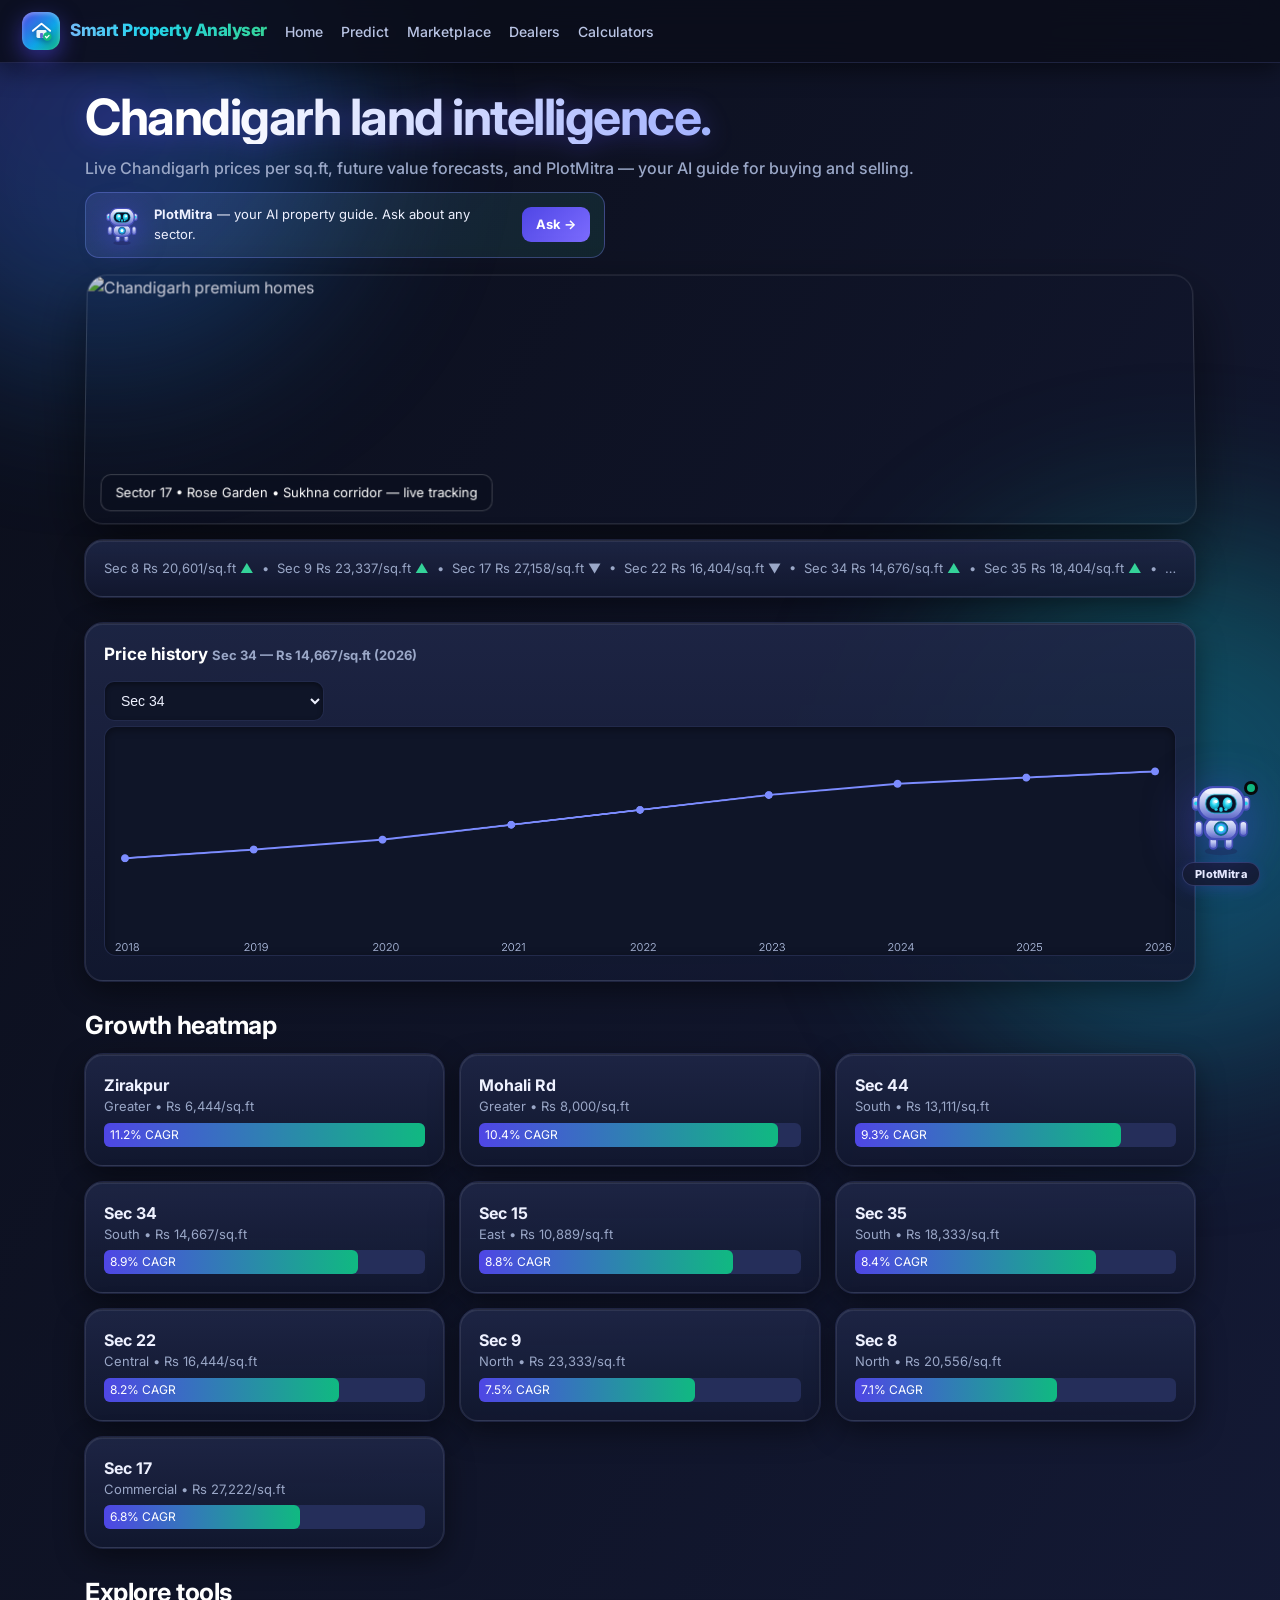
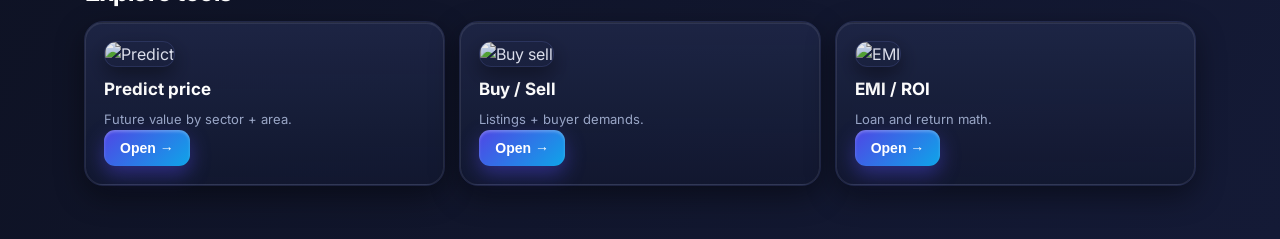
==== index.html @ e3bcce4b "dark theme to match widget UI, bump v6" ====
<!DOCTYPE html><html lang="en"><head><meta charset="UTF-8"><meta name="viewport" content="width=device-width,initial-scale=1">
<title>Smart Property Analyser — Chandigarh</title><link rel="stylesheet" href="styles.css?v=6"><link rel="stylesheet" href="widget.css?v=6">
<link href="https://fonts.googleapis.com/css2?family=Inter:wght@400;500;600&display=swap" rel="stylesheet"></head><body>
<nav><span class="brand"><span class="logo"><svg viewBox="0 0 32 32" fill="none"><path d="M4 15L16 5l12 10" stroke="#fff" stroke-width="2.6" stroke-linecap="round" stroke-linejoin="round"/><rect x="9" y="14" width="14" height="11" rx="2" fill="#fff" opacity=".92"/><rect x="14" y="18" width="4" height="7" rx="1" fill="#5e6ad2"/><circle cx="24" cy="23" r="6" fill="#10b981"/><path d="M21.5 23l1.8 1.8 3.2-3.4" stroke="#fff" stroke-width="1.8" stroke-linecap="round"/></svg></span>Smart Property Analyser</span><a href="index.html">Home</a><a href="predict.html">Predict</a><a href="market.html">Marketplace</a><a href="dealers.html">Dealers</a><a href="calc.html">Calculators</a></nav>
<div class="wrap">
<div class="hero"><h1>Chandigarh land intelligence.</h1><p>Live Chandigarh prices per sq.ft, future value forecasts, and PlotMitra — your AI guide for buying and selling.</p>
<div class="botHi" onclick="spaToggle()"><span class="botHiAva"><svg viewBox="0 0 48 48" fill="none"><defs><linearGradient id="pmMetal" x1="0" y1="0" x2="0" y2="1"><stop offset="0" stop-color="#f2f5ff"/><stop offset=".45" stop-color="#b9c2ef"/><stop offset=".8" stop-color="#7c86d8"/><stop offset="1" stop-color="#5a63bd"/></linearGradient><radialGradient id="pmEye" cx=".5" cy=".35" r=".75"><stop offset="0" stop-color="#e6fdff"/><stop offset=".45" stop-color="#22d3ee"/><stop offset="1" stop-color="#0b6b82"/></radialGradient><radialGradient id="pmCore" cx=".5" cy=".5" r=".5"><stop offset="0" stop-color="#fff"/><stop offset=".5" stop-color="#22d3ee"/><stop offset="1" stop-color="#4f46e5"/></radialGradient></defs><ellipse cx="24" cy="44.5" rx="10" ry="2.4" fill="#1e1b4b" opacity=".3"/><rect x="17" y="36" width="4.5" height="7" rx="2.2" fill="url(#pmMetal)" stroke="#454fb8"/><rect x="26.5" y="36" width="4.5" height="7" rx="2.2" fill="url(#pmMetal)" stroke="#454fb8"/><rect x="8" y="26" width="4.5" height="9" rx="2.2" fill="url(#pmMetal)" stroke="#454fb8"/><rect x="35.5" y="26" width="4.5" height="9" rx="2.2" fill="url(#pmMetal)" stroke="#454fb8"/><rect x="14" y="24" width="20" height="13" rx="6" fill="url(#pmMetal)" stroke="#454fb8" stroke-width="1.5"/><circle cx="24" cy="30.5" r="4" fill="url(#pmCore)" stroke="#0b6b82"/><circle cx="24" cy="30.5" r="1.6" fill="#fff"/><rect x="6.5" y="11" width="4.5" height="8" rx="2.2" fill="url(#pmMetal)" stroke="#454fb8"/><rect x="37" y="11" width="4.5" height="8" rx="2.2" fill="url(#pmMetal)" stroke="#454fb8"/><circle cx="8.7" cy="15" r="1.2" fill="#22d3ee"/><circle cx="39.3" cy="15" r="1.2" fill="#22d3ee"/><rect x="10" y="5" width="28" height="20" rx="9" fill="url(#pmMetal)" stroke="#454fb8" stroke-width="1.5"/><ellipse cx="24" cy="7.8" rx="10" ry="2.2" fill="#fff" opacity=".45"/><rect x="14.5" y="9.5" width="19" height="11.5" rx="5.5" fill="#0b1026" stroke="#22d3ee" stroke-opacity=".45"/><g class="botEye"><ellipse cx="20" cy="15" rx="3" ry="3.8" fill="url(#pmEye)"/><ellipse cx="28" cy="15" rx="3" ry="3.8" fill="url(#pmEye)"/><circle cx="21" cy="13.8" r="1" fill="#fff"/><circle cx="29" cy="13.8" r="1" fill="#fff"/></g><rect x="20" y="18" width="2" height="1.6" rx=".8" fill="#22d3ee"/><rect x="23" y="17.4" width="2" height="2.8" rx=".8" fill="#22d3ee"/><rect x="26" y="18" width="2" height="1.6" rx=".8" fill="#22d3ee"/></svg></span><span class="botHiTx"><b>PlotMitra</b> — your AI property guide. Ask about any sector.</span><span class="botHiGo">Ask →</span></div>
<div class="heroBanner"><img src="https://images.unsplash.com/photo-1560518883-ce09059eeffa?w=1200&q=60&auto=format&fit=crop" alt="Chandigarh premium homes" loading="lazy"><div class="cap">Sector 17 • Rose Garden • Sukhna corridor — live tracking</div></div>
<div class="card mut" id="tick">loading rates…</div></div>
<section><div class="card"><h3>Price history <span class="mut" id="chartLbl"></span></h3>
<select id="cSec" style="max-width:220px"></select><canvas id="chart"></canvas></div></section>
<section><h2>Growth heatmap</h2><div id="heat" class="grid g3"></div></section>
<section><h2>Explore tools</h2><div class="grid g3">
<div class="card"><img class="prop" src="https://images.unsplash.com/photo-1600585154340-be6161a56a0c?w=600&q=60&auto=format&fit=crop" alt="Predict" loading="lazy"><h3>Predict price</h3><p class="mut">Future value by sector + area.</p><a href="predict.html"><button>Open →</button></a></div>
<div class="card"><img class="prop" src="https://images.unsplash.com/photo-1600596542815-ffad4c1539a9?w=600&q=60&auto=format&fit=crop" alt="Buy sell" loading="lazy"><h3>Buy / Sell</h3><p class="mut">Listings + buyer demands.</p><a href="market.html"><button>Open →</button></a></div>
<div class="card"><img class="prop" src="https://images.unsplash.com/photo-1554224155-6726b3ff858f?w=600&q=60&auto=format&fit=crop" alt="EMI" loading="lazy"><h3>EMI / ROI</h3><p class="mut">Loan and return math.</p><a href="calc.html"><button>Open →</button></a></div>
</section>
</div><script src="data.js?v=6"></script><script src="app.js?v=6"></script><script src="widget.js?v=6"></script><script src="fx.js?v=6"></script></body></html>
---- styles.css ----
:root{--bg:#0b0e1a;--panel:rgba(20,26,48,.85);--card:#141a30;--line:rgba(130,150,255,.16);--txt:#eef1ff;--mut:#9aa7c7;--acc:#7c8cff;--ac2:#22d3ee;--grn:#34d399}
*{box-sizing:border-box;margin:0;padding:0}
html{scroll-behavior:smooth}
body{font-family:Inter,system-ui,sans-serif;color:var(--txt);line-height:1.5;min-height:100vh;background:linear-gradient(120deg,#0b0e1a,#141a36,#0b1e26,#0b0e1a);background-size:300% 300%;animation:bgShift 18s ease infinite}
@keyframes bgShift{0%,100%{background-position:0% 40%}50%{background-position:100% 60%}}
/* floating 3D blobs */
body::before,body::after{content:"";position:fixed;border-radius:50%;filter:blur(90px);opacity:.35;z-index:0;pointer-events:none;animation:drift 14s ease-in-out infinite}
body::before{width:480px;height:480px;left:-140px;top:-120px;background:radial-gradient(circle at 35% 35%,#4f46e5,#0ea5e9)}
body::after{width:520px;height:520px;right:-160px;bottom:-160px;background:radial-gradient(circle at 60% 60%,#0ea5e9,#10b981);animation-delay:-7s}
@keyframes drift{0%,100%{transform:translate(0,0) scale(1)}50%{transform:translate(60px,40px) scale(1.12)}}
nav,.wrap{position:relative;z-index:1}
/* logo + nav */
nav{position:sticky;top:0;background:rgba(11,14,26,.85);backdrop-filter:blur(14px);border-bottom:1px solid var(--line);display:flex;gap:18px;align-items:center;padding:12px 22px;z-index:9;box-shadow:0 6px 24px rgba(0,0,0,.5)}
nav a{color:#b9c4e4;text-decoration:none;font-size:14px;font-weight:500;transition:.25s}nav a:hover{color:#fff;transform:translateY(-2px)}
.brand{display:flex;align-items:center;gap:10px;font-weight:800;letter-spacing:-.5px;font-size:17px;background:linear-gradient(90deg,#a5b4ff,#22d3ee,#34d399);-webkit-background-clip:text;background-clip:text;color:transparent}
.brand .logo{width:38px;height:38px;border-radius:12px;background:linear-gradient(135deg,#4f46e5,#0ea5e9 60%,#10b981);display:flex;align-items:center;justify-content:center;box-shadow:0 8px 22px rgba(79,70,229,.55),inset 0 2px 4px rgba(255,255,255,.35);animation:float 3.5s ease-in-out infinite}
.brand .logo svg{width:23px;height:23px;filter:drop-shadow(0 2px 3px rgba(0,0,0,.4))}
@keyframes float{0%,100%{transform:translateY(0) rotate(-4deg)}50%{transform:translateY(-5px) rotate(4deg)}}
/* hero */
.wrap{max-width:1150px;margin:auto;padding:28px 20px}
.hero h1{font-size:50px;letter-spacing:-1.5px;line-height:1.05;background:linear-gradient(90deg,#fff 10%,#a5b4ff 55%,#34d399);-webkit-background-clip:text;background-clip:text;color:transparent;animation:fadeUp .8s ease both;filter:drop-shadow(0 3px 12px rgba(79,70,229,.4))}
.hero p{color:var(--mut);margin:12px 0;font-weight:500}
.botHi{display:flex;align-items:center;gap:10px;background:linear-gradient(135deg,rgba(124,140,255,.16),rgba(52,211,153,.1));border:1px solid rgba(124,140,255,.35);border-radius:14px;padding:10px 14px;margin:12px 0;cursor:pointer;max-width:520px;transition:.25s}
.botHi:hover{transform:translateY(-2px);box-shadow:0 10px 30px rgba(79,70,229,.4)}
.botHiAva{width:44px;height:44px;display:flex;align-items:center;justify-content:center;flex:none;animation:float 3.5s ease-in-out infinite}
.botHiAva svg{width:42px;height:42px;filter:drop-shadow(0 6px 14px rgba(79,70,229,.55))}
.botHiTx{font-size:13px;color:var(--txt)}
.botHiGo{margin-left:auto;background:linear-gradient(135deg,#4f46e5,#7c6cff);color:#fff;font-weight:700;font-size:13px;padding:8px 14px;border-radius:9px;flex:none}
.heroBanner{border-radius:20px;overflow:hidden;border:1px solid rgba(255,255,255,.14);margin:16px 0;position:relative;height:250px;box-shadow:0 24px 60px rgba(0,0,0,.55);transform:perspective(1200px) rotateX(2deg);transition:.4s}
.heroBanner:hover{transform:perspective(1200px) rotateX(0) scale(1.01)}
.heroBanner img{width:100%;height:100%;object-fit:cover;transition:transform 6s ease;filter:brightness(.85)}
.heroBanner:hover img{transform:scale(1.08)}
.heroBanner .cap{position:absolute;left:16px;bottom:12px;background:rgba(10,14,30,.65);backdrop-filter:blur(8px);color:#fff;padding:8px 14px;border-radius:10px;border:1px solid rgba(255,255,255,.2);font-size:13px}
@keyframes fadeUp{from{opacity:0;transform:translateY(18px)}to{opacity:1;transform:none}}
/* cards — dark glass 3D */
.grid{display:grid;gap:16px}.g2{grid-template-columns:1fr 1fr}.g3{grid-template-columns:repeat(3,1fr)}.g4{grid-template-columns:repeat(4,1fr)}
@media(max-width:800px){.g2,.g3,.g4{grid-template-columns:1fr}.hero h1{font-size:33px}}
.card{background:linear-gradient(180deg,rgba(30,38,70,.92),rgba(18,24,48,.88));border:1px solid rgba(255,255,255,.09);outline:1px solid var(--line);border-radius:18px;padding:18px;transition:transform .25s,box-shadow .25s;box-shadow:0 10px 30px rgba(0,0,0,.45),inset 0 1px 0 rgba(255,255,255,.08);animation:fadeUp .6s ease both}
.card:hover{transform:perspective(900px) translateY(-6px) rotateX(2deg);box-shadow:0 26px 60px rgba(79,70,229,.35),inset 0 1px 0 rgba(255,255,255,.12)}
.card h3{font-size:17px;margin-bottom:8px;color:#fff} .mut{color:var(--mut);font-size:13px}
.card img.prop{width:100%;height:150px;object-fit:cover;border-radius:12px;margin-bottom:10px;border:1px solid var(--line);box-shadow:0 8px 20px rgba(0,0,0,.4);filter:brightness(.92)}
.reveal{opacity:0;transform:translateY(22px);transition:.7s cubic-bezier(.2,.7,.3,1)}.reveal.vis{opacity:1;transform:none}
/* inputs + buttons */
input,select,textarea{width:100%;background:#0f1528;border:1px solid var(--line);color:var(--txt);border-radius:10px;padding:10px 12px;margin:5px 0;font-size:14px;transition:.25s;box-shadow:inset 0 2px 5px rgba(0,0,0,.4)}
input:focus,select:focus{outline:none;border-color:var(--acc);box-shadow:0 0 0 4px rgba(124,140,255,.22);transform:scale(1.01)}
select option{background:#141a30;color:#eef1ff}
button{background:linear-gradient(135deg,#4f46e5,#0ea5e9);color:#fff;border:0;border-radius:11px;padding:10px 16px;font-size:14px;font-weight:700;cursor:pointer;position:relative;overflow:hidden;transition:transform .15s,box-shadow .2s;box-shadow:0 8px 20px rgba(79,70,229,.45),inset 0 2px 3px rgba(255,255,255,.25)}
button:hover{box-shadow:0 12px 28px rgba(14,165,233,.5);transform:translateY(-2px)}
button:active{transform:scale(.93)}
button::after{content:"";position:absolute;width:12px;height:12px;background:rgba(255,255,255,.65);border-radius:50%;transform:scale(0);opacity:0;pointer-events:none}
button.clicked::after{animation:rip .55s ease-out}
@keyframes rip{0%{transform:scale(0);opacity:.8}100%{transform:scale(18);opacity:0}}
.ghost{background:#1a2242;border:1px solid var(--line);color:var(--txt)}
.pill{display:inline-block;border:1px solid var(--line);background:#1a2242;border-radius:999px;padding:2px 10px;font-size:12px;color:#c4cdf0;margin:2px;transition:.2s;box-shadow:0 2px 6px rgba(0,0,0,.3)}.pill:hover{background:#252e5a;transform:scale(1.06)}
.kpi{font-size:26px;font-weight:800;color:#fff} .up{color:var(--grn);font-weight:700}
table{width:100%;border-collapse:collapse;font-size:13px} td,th{padding:8px;border-bottom:1px solid var(--line);text-align:left} th{color:var(--mut)}
#chat{height:280px;overflow:auto;border:1px solid var(--line);border-radius:10px;padding:10px;margin-bottom:8px;background:#0f1528}
.um{text-align:right;margin:6px 0}.um span{background:var(--acc);color:#0b0e1a;padding:6px 10px;border-radius:10px;display:inline-block;font-weight:600}
.bm{margin:6px 0}.bm span{background:#1a2242;border:1px solid var(--line);color:#eef1ff;padding:6px 10px;border-radius:10px;display:inline-block;box-shadow:0 2px 8px rgba(0,0,0,.35)}
canvas{width:100%;height:230px;background:#0f1528;border:1px solid var(--line);border-radius:12px;box-shadow:inset 0 2px 8px rgba(0,0,0,.4)}
.tag{font-size:11px;color:var(--grn);font-weight:700}
section{margin:26px 0} h2{font-size:25px;letter-spacing:-.5px;margin-bottom:10px;color:#fff}
body{animation:pageIn .45s ease}
@keyframes pageIn{from{opacity:0}to{opacity:1}}
#tick{white-space:nowrap;overflow:hidden;text-overflow:ellipsis}
a{color:#a5b4ff}
details summary{cursor:pointer}
---- widget.css ----
/* PlotMitra floating assistant */
#spaFabWrap{position:fixed;right:20px;bottom:14px;z-index:99;display:flex;flex-direction:column;align-items:center;gap:5px}
#spaFab{position:relative;background:none;border:none;box-shadow:none;display:flex;align-items:center;justify-content:center;cursor:pointer}
#spaFab:hover{transform:scale(1.06)}
#spaFab svg{width:78px;height:78px;filter:drop-shadow(0 10px 24px rgba(79,70,229,.5))}
#spaFabName{font-size:11px;font-weight:800;color:#eef1ff;background:rgba(20,26,48,.94);border:1px solid rgba(130,150,255,.25);padding:3px 12px;border-radius:999px;box-shadow:0 4px 14px rgba(60,80,200,.25);cursor:pointer;letter-spacing:.3px}
#spaFab.attn{animation:attn .9s ease 2}
@keyframes attn{0%,100%{transform:translateY(0)}30%{transform:translateY(-10px) scale(1.05)}60%{transform:translateY(0) scale(.97)}}
#spaDot{position:absolute;top:2px;right:2px;width:14px;height:14px;background:#10b981;border:3px solid #08090a;border-radius:50%}
#spaPop{position:fixed;right:20px;bottom:118px;width:370px;max-width:calc(100vw - 40px);background:#0f1011;border:1px solid rgba(255,255,255,.12);border-radius:16px;z-index:99;display:none;overflow:hidden;box-shadow:0 20px 60px rgba(0,0,0,.65)}
#spaPop.open{display:block}
.botWave{transform-box:fill-box;transform-origin:50% 90%;animation:wave 1.8s ease-in-out infinite}
@keyframes wave{0%,100%{transform:rotate(0deg)}25%{transform:rotate(-24deg)}55%{transform:rotate(12deg)}80%{transform:rotate(-10deg)}}
.botEye{transform-box:fill-box;transform-origin:center;animation:blink 4.5s infinite}
@keyframes blink{0%,93%,100%{transform:scaleY(1)}96%{transform:scaleY(.08)}}
.botGlow{animation:glow 2s ease-in-out infinite}
@keyframes glow{50%{opacity:.35}}
#spaHead{background:linear-gradient(135deg,#5e6ad2,#0ea472);padding:12px 14px;display:flex;gap:10px;align-items:center;color:#fff}
#spaHead b{font-size:15px}#spaHead small{font-weight:400;opacity:.85;font-size:11px}
#spaAva{width:38px;height:38px;border-radius:50%;background:#fff;display:flex;align-items:center;justify-content:center;flex:none}
#spaAva svg{width:24px;height:24px}
#spaChat{height:320px;overflow:auto;padding:12px;color:#f7f8f8}
#spaRow{display:flex;gap:6px;padding:10px;border-top:1px solid rgba(255,255,255,.08)}
#spaRow input{flex:1}
#spaChips{display:flex;gap:6px;flex-wrap:wrap;padding:0 10px 10px}
#spaChips button{background:rgba(255,255,255,.05);border:1px solid rgba(255,255,255,.12);color:#d0d6e0;font-size:12px;padding:5px 10px;border-radius:999px;cursor:pointer}
#spaChips button:hover{background:rgba(255,255,255,.1)}
.um{text-align:right;margin:6px 0}.um span{background:#5e6ad2;color:#fff;padding:7px 11px;border-radius:12px 12px 3px 12px;display:inline-block;font-size:13px;max-width:85%}
.bm{margin:6px 0;display:flex;gap:6px}.bm .ava{width:24px;height:24px;border-radius:50%;background:#fff;flex:none;display:flex;align-items:center;justify-content:center;font-size:12px}
.bm span{background:#22242a;color:#f7f8f8;padding:7px 11px;border-radius:12px 12px 12px 3px;display:inline-block;font-size:13px;max-width:88%}
.typ span{background:#22242a;color:#f7f8f8;padding:8px 14px;border-radius:12px;display:inline-block;animation:bl 1s infinite}
@keyframes bl{50%{opacity:.4}}
.stamp{font-size:10px;color:#62666d;margin-top:2px}
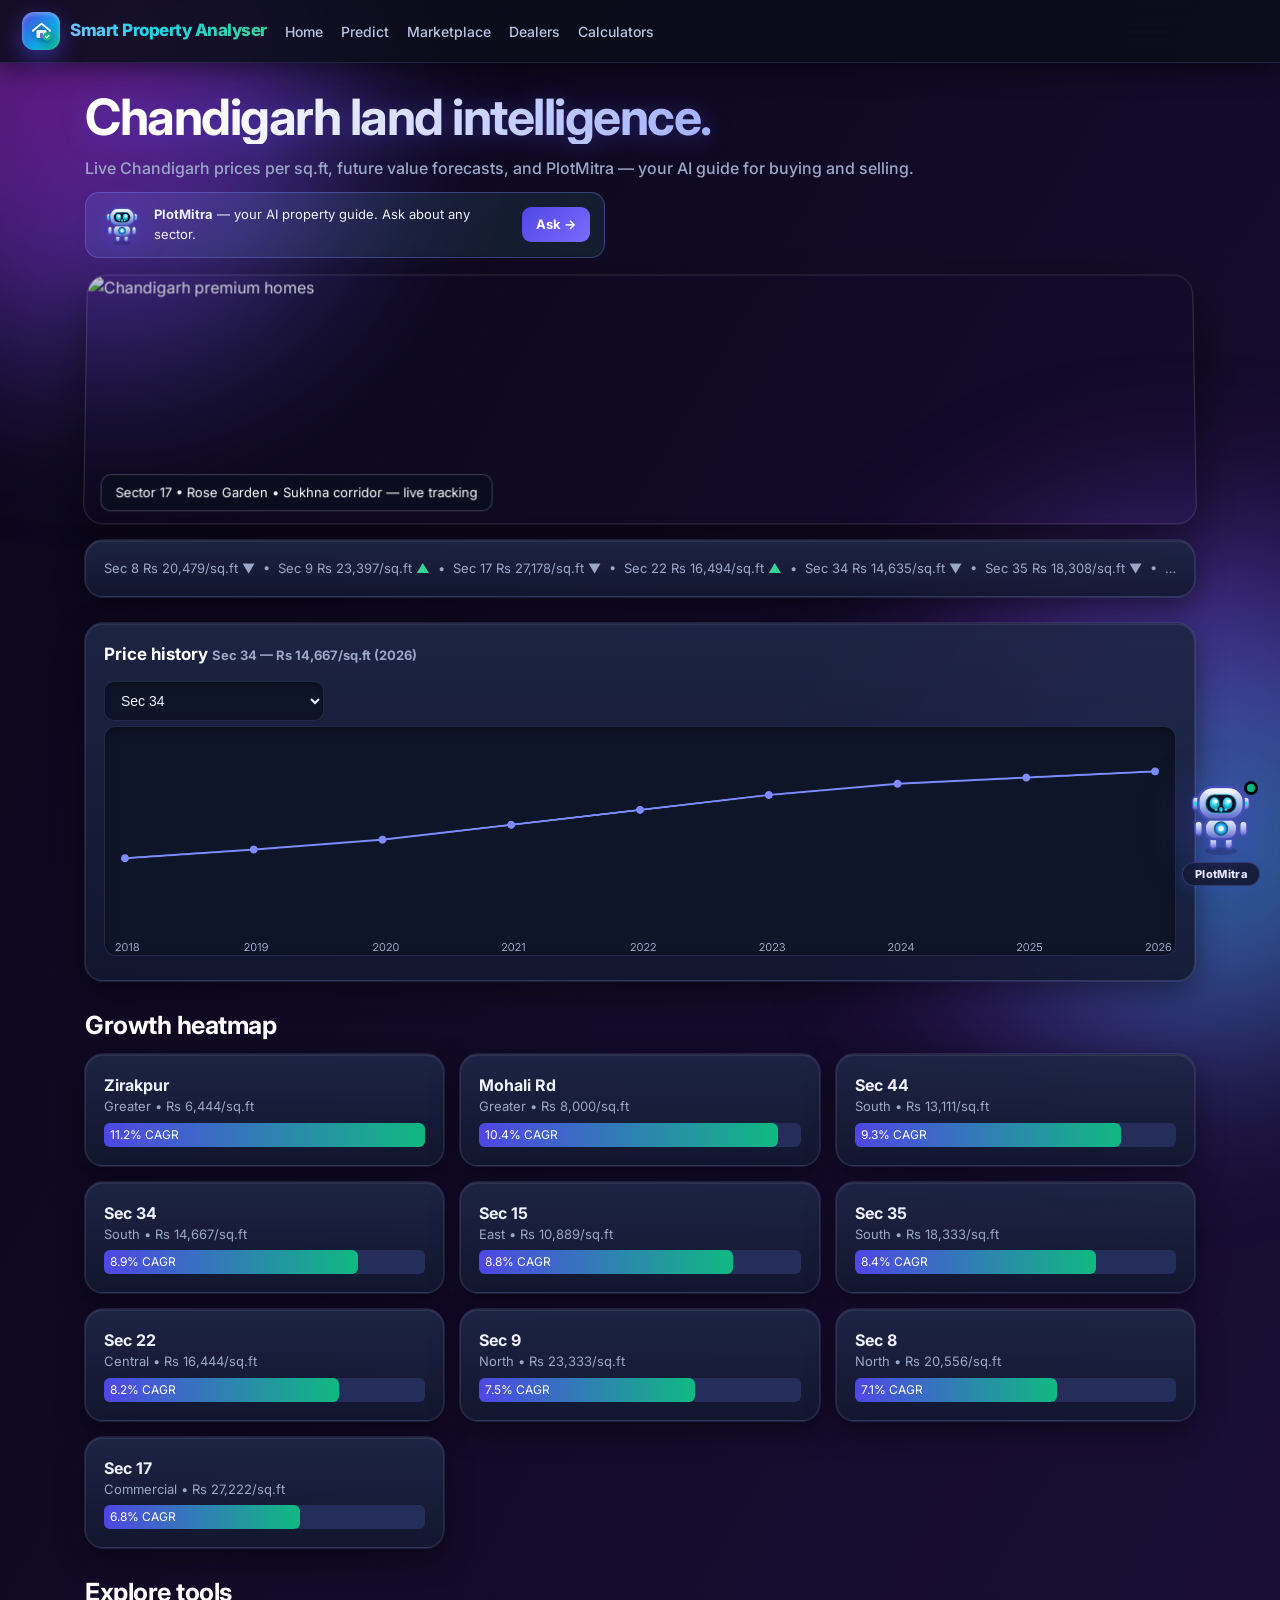
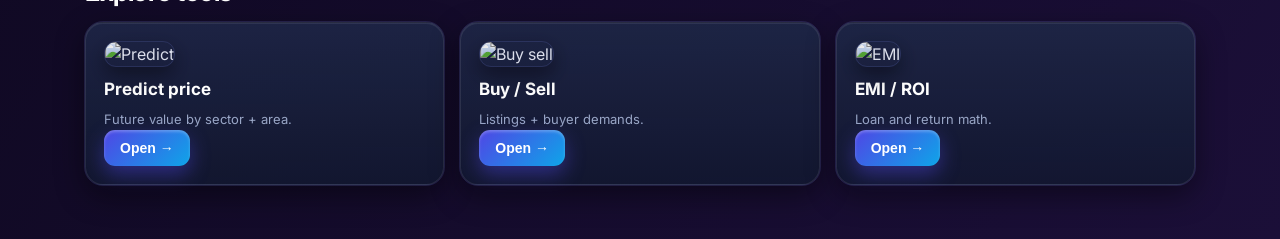
==== commit 1571a6c9: "neon cyan-purple live 3D theme, bump v7" ====
--- a/index.html
+++ b/index.html
@@ -1,5 +1,5 @@
 <!DOCTYPE html><html lang="en"><head><meta charset="UTF-8"><meta name="viewport" content="width=device-width,initial-scale=1">
-<title>Smart Property Analyser — Chandigarh</title><link rel="stylesheet" href="styles.css?v=6"><link rel="stylesheet" href="widget.css?v=6">
+<title>Smart Property Analyser — Chandigarh</title><link rel="stylesheet" href="styles.css?v=7"><link rel="stylesheet" href="widget.css?v=7">
 <link href="https://fonts.googleapis.com/css2?family=Inter:wght@400;500;600&display=swap" rel="stylesheet"></head><body>
 <nav><span class="brand"><span class="logo"><svg viewBox="0 0 32 32" fill="none"><path d="M4 15L16 5l12 10" stroke="#fff" stroke-width="2.6" stroke-linecap="round" stroke-linejoin="round"/><rect x="9" y="14" width="14" height="11" rx="2" fill="#fff" opacity=".92"/><rect x="14" y="18" width="4" height="7" rx="1" fill="#5e6ad2"/><circle cx="24" cy="23" r="6" fill="#10b981"/><path d="M21.5 23l1.8 1.8 3.2-3.4" stroke="#fff" stroke-width="1.8" stroke-linecap="round"/></svg></span>Smart Property Analyser</span><a href="index.html">Home</a><a href="predict.html">Predict</a><a href="market.html">Marketplace</a><a href="dealers.html">Dealers</a><a href="calc.html">Calculators</a></nav>
 <div class="wrap">
@@ -15,4 +15,4 @@
 <div class="card"><img class="prop" src="https://images.unsplash.com/photo-1600596542815-ffad4c1539a9?w=600&q=60&auto=format&fit=crop" alt="Buy sell" loading="lazy"><h3>Buy / Sell</h3><p class="mut">Listings + buyer demands.</p><a href="market.html"><button>Open →</button></a></div>
 <div class="card"><img class="prop" src="https://images.unsplash.com/photo-1554224155-6726b3ff858f?w=600&q=60&auto=format&fit=crop" alt="EMI" loading="lazy"><h3>EMI / ROI</h3><p class="mut">Loan and return math.</p><a href="calc.html"><button>Open →</button></a></div>
 </section>
-</div><script src="data.js?v=6"></script><script src="app.js?v=6"></script><script src="widget.js?v=6"></script><script src="fx.js?v=6"></script></body></html>+</div><script src="data.js?v=7"></script><script src="app.js?v=7"></script><script src="widget.js?v=7"></script><script src="fx.js?v=7"></script></body></html>
--- a/styles.css
+++ b/styles.css
@@ -1,12 +1,12 @@
 :root{--bg:#0b0e1a;--panel:rgba(20,26,48,.85);--card:#141a30;--line:rgba(130,150,255,.16);--txt:#eef1ff;--mut:#9aa7c7;--acc:#7c8cff;--ac2:#22d3ee;--grn:#34d399}
 *{box-sizing:border-box;margin:0;padding:0}
 html{scroll-behavior:smooth}
-body{font-family:Inter,system-ui,sans-serif;color:var(--txt);line-height:1.5;min-height:100vh;background:linear-gradient(120deg,#0b0e1a,#141a36,#0b1e26,#0b0e1a);background-size:300% 300%;animation:bgShift 18s ease infinite}
+body{font-family:Inter,system-ui,sans-serif;color:var(--txt);line-height:1.5;min-height:100vh;background:linear-gradient(120deg,#0a0618,#1b0f38,#062a3a,#0a0618);background-size:300% 300%;animation:bgShift 18s ease infinite}
 @keyframes bgShift{0%,100%{background-position:0% 40%}50%{background-position:100% 60%}}
 /* floating 3D blobs */
-body::before,body::after{content:"";position:fixed;border-radius:50%;filter:blur(90px);opacity:.35;z-index:0;pointer-events:none;animation:drift 14s ease-in-out infinite}
-body::before{width:480px;height:480px;left:-140px;top:-120px;background:radial-gradient(circle at 35% 35%,#4f46e5,#0ea5e9)}
-body::after{width:520px;height:520px;right:-160px;bottom:-160px;background:radial-gradient(circle at 60% 60%,#0ea5e9,#10b981);animation-delay:-7s}
+body::before,body::after{content:"";position:fixed;border-radius:50%;filter:blur(90px);opacity:.55;z-index:0;pointer-events:none;animation:drift 14s ease-in-out infinite}
+body::before{width:480px;height:480px;left:-140px;top:-120px;background:radial-gradient(circle at 35% 35%,#c026d3,#7c3aed 55%,#22d3ee)}
+body::after{width:520px;height:520px;right:-160px;bottom:-160px;background:radial-gradient(circle at 60% 60%,#22d3ee,#7c3aed 60%,#e879f9);animation-delay:-7s}
 @keyframes drift{0%,100%{transform:translate(0,0) scale(1)}50%{transform:translate(60px,40px) scale(1.12)}}
 nav,.wrap{position:relative;z-index:1}
 /* logo + nav */
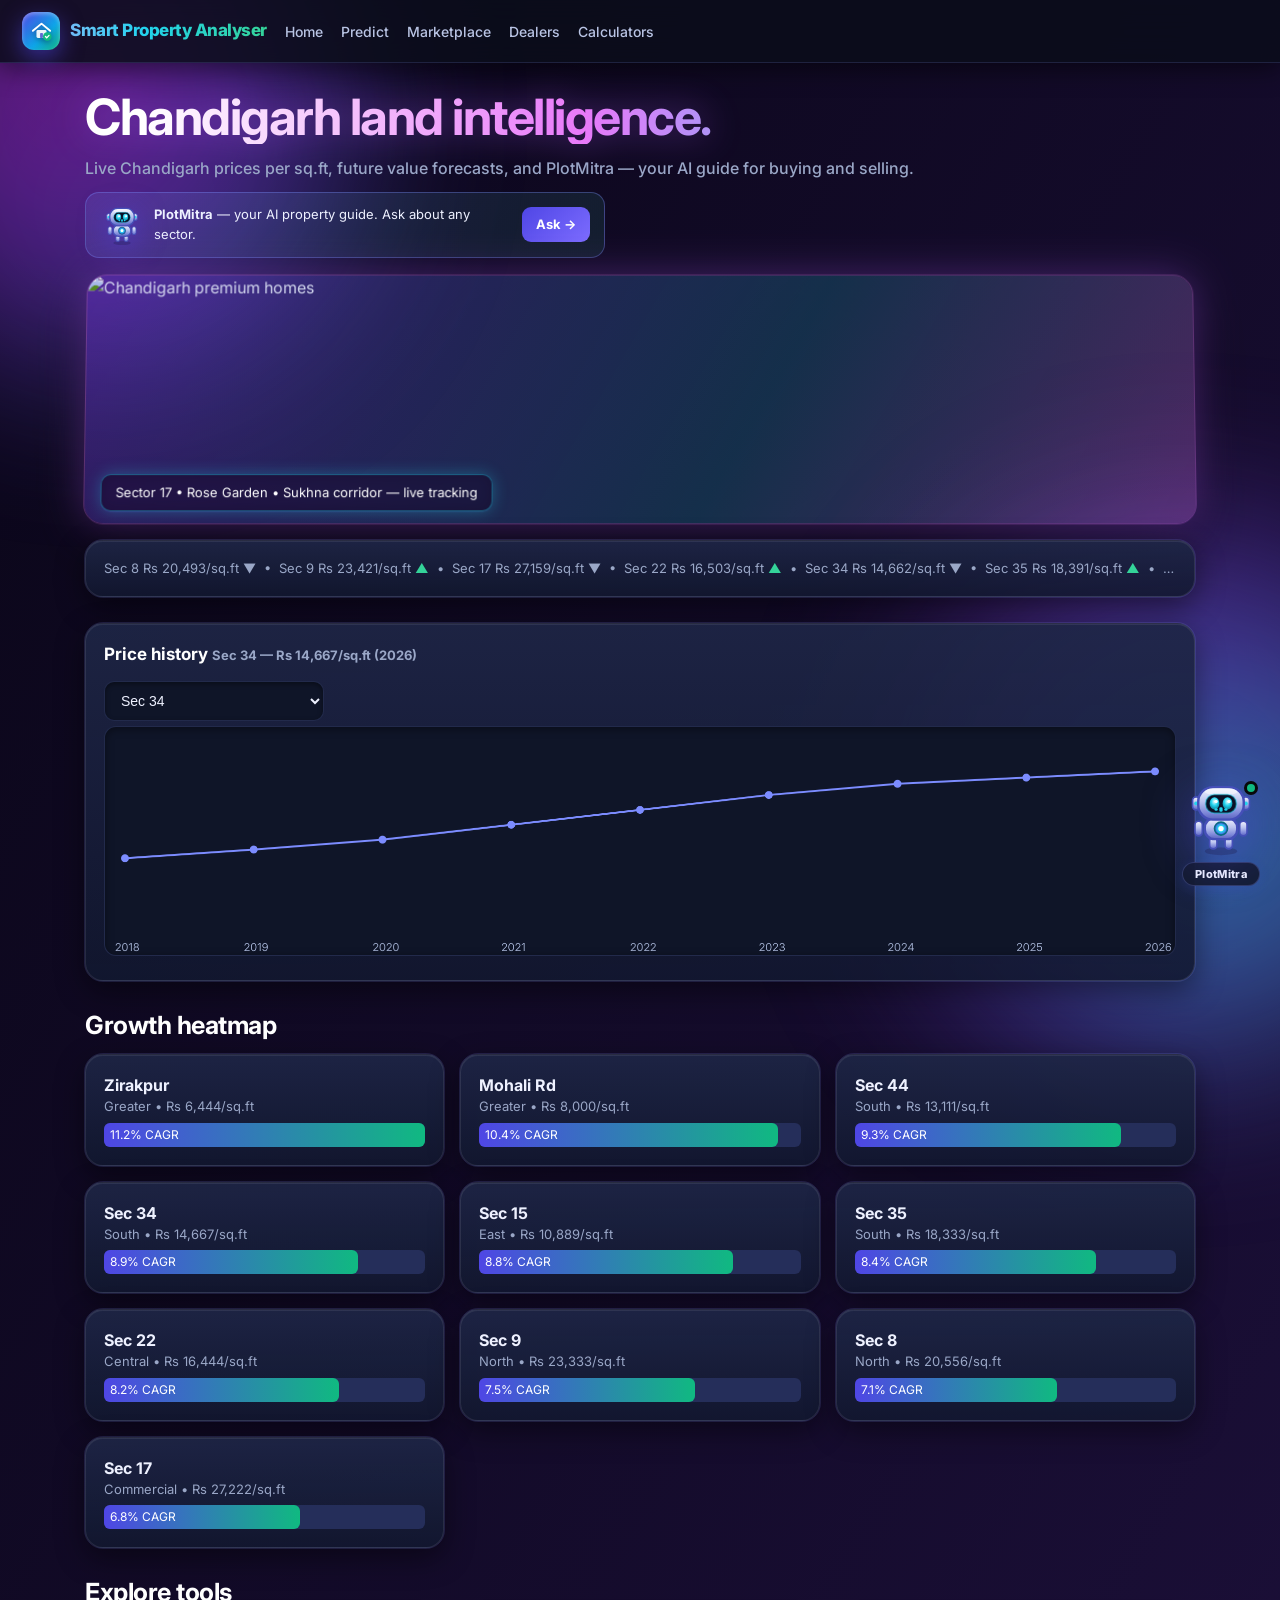
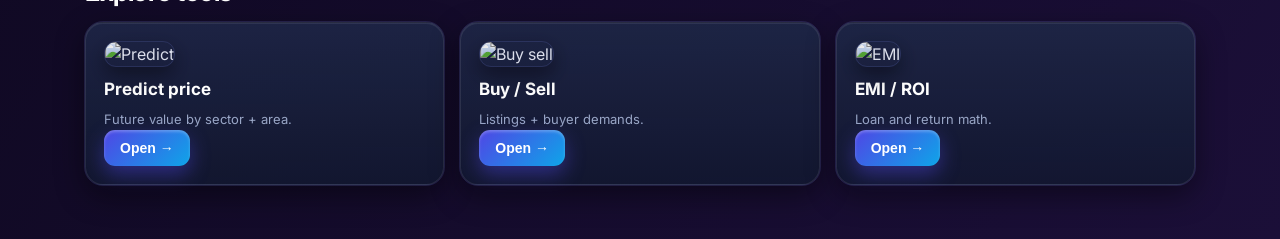
==== commit c07bc426: "hero neon cyan-purple 3D theme, night city image, bump v8" ====
--- a/index.html
+++ b/index.html
@@ -1,11 +1,11 @@
 <!DOCTYPE html><html lang="en"><head><meta charset="UTF-8"><meta name="viewport" content="width=device-width,initial-scale=1">
-<title>Smart Property Analyser — Chandigarh</title><link rel="stylesheet" href="styles.css?v=7"><link rel="stylesheet" href="widget.css?v=7">
+<title>Smart Property Analyser — Chandigarh</title><link rel="stylesheet" href="styles.css?v=8"><link rel="stylesheet" href="widget.css?v=8">
 <link href="https://fonts.googleapis.com/css2?family=Inter:wght@400;500;600&display=swap" rel="stylesheet"></head><body>
 <nav><span class="brand"><span class="logo"><svg viewBox="0 0 32 32" fill="none"><path d="M4 15L16 5l12 10" stroke="#fff" stroke-width="2.6" stroke-linecap="round" stroke-linejoin="round"/><rect x="9" y="14" width="14" height="11" rx="2" fill="#fff" opacity=".92"/><rect x="14" y="18" width="4" height="7" rx="1" fill="#5e6ad2"/><circle cx="24" cy="23" r="6" fill="#10b981"/><path d="M21.5 23l1.8 1.8 3.2-3.4" stroke="#fff" stroke-width="1.8" stroke-linecap="round"/></svg></span>Smart Property Analyser</span><a href="index.html">Home</a><a href="predict.html">Predict</a><a href="market.html">Marketplace</a><a href="dealers.html">Dealers</a><a href="calc.html">Calculators</a></nav>
 <div class="wrap">
 <div class="hero"><h1>Chandigarh land intelligence.</h1><p>Live Chandigarh prices per sq.ft, future value forecasts, and PlotMitra — your AI guide for buying and selling.</p>
 <div class="botHi" onclick="spaToggle()"><span class="botHiAva"><svg viewBox="0 0 48 48" fill="none"><defs><linearGradient id="pmMetal" x1="0" y1="0" x2="0" y2="1"><stop offset="0" stop-color="#f2f5ff"/><stop offset=".45" stop-color="#b9c2ef"/><stop offset=".8" stop-color="#7c86d8"/><stop offset="1" stop-color="#5a63bd"/></linearGradient><radialGradient id="pmEye" cx=".5" cy=".35" r=".75"><stop offset="0" stop-color="#e6fdff"/><stop offset=".45" stop-color="#22d3ee"/><stop offset="1" stop-color="#0b6b82"/></radialGradient><radialGradient id="pmCore" cx=".5" cy=".5" r=".5"><stop offset="0" stop-color="#fff"/><stop offset=".5" stop-color="#22d3ee"/><stop offset="1" stop-color="#4f46e5"/></radialGradient></defs><ellipse cx="24" cy="44.5" rx="10" ry="2.4" fill="#1e1b4b" opacity=".3"/><rect x="17" y="36" width="4.5" height="7" rx="2.2" fill="url(#pmMetal)" stroke="#454fb8"/><rect x="26.5" y="36" width="4.5" height="7" rx="2.2" fill="url(#pmMetal)" stroke="#454fb8"/><rect x="8" y="26" width="4.5" height="9" rx="2.2" fill="url(#pmMetal)" stroke="#454fb8"/><rect x="35.5" y="26" width="4.5" height="9" rx="2.2" fill="url(#pmMetal)" stroke="#454fb8"/><rect x="14" y="24" width="20" height="13" rx="6" fill="url(#pmMetal)" stroke="#454fb8" stroke-width="1.5"/><circle cx="24" cy="30.5" r="4" fill="url(#pmCore)" stroke="#0b6b82"/><circle cx="24" cy="30.5" r="1.6" fill="#fff"/><rect x="6.5" y="11" width="4.5" height="8" rx="2.2" fill="url(#pmMetal)" stroke="#454fb8"/><rect x="37" y="11" width="4.5" height="8" rx="2.2" fill="url(#pmMetal)" stroke="#454fb8"/><circle cx="8.7" cy="15" r="1.2" fill="#22d3ee"/><circle cx="39.3" cy="15" r="1.2" fill="#22d3ee"/><rect x="10" y="5" width="28" height="20" rx="9" fill="url(#pmMetal)" stroke="#454fb8" stroke-width="1.5"/><ellipse cx="24" cy="7.8" rx="10" ry="2.2" fill="#fff" opacity=".45"/><rect x="14.5" y="9.5" width="19" height="11.5" rx="5.5" fill="#0b1026" stroke="#22d3ee" stroke-opacity=".45"/><g class="botEye"><ellipse cx="20" cy="15" rx="3" ry="3.8" fill="url(#pmEye)"/><ellipse cx="28" cy="15" rx="3" ry="3.8" fill="url(#pmEye)"/><circle cx="21" cy="13.8" r="1" fill="#fff"/><circle cx="29" cy="13.8" r="1" fill="#fff"/></g><rect x="20" y="18" width="2" height="1.6" rx=".8" fill="#22d3ee"/><rect x="23" y="17.4" width="2" height="2.8" rx=".8" fill="#22d3ee"/><rect x="26" y="18" width="2" height="1.6" rx=".8" fill="#22d3ee"/></svg></span><span class="botHiTx"><b>PlotMitra</b> — your AI property guide. Ask about any sector.</span><span class="botHiGo">Ask →</span></div>
-<div class="heroBanner"><img src="https://images.unsplash.com/photo-1560518883-ce09059eeffa?w=1200&q=60&auto=format&fit=crop" alt="Chandigarh premium homes" loading="lazy"><div class="cap">Sector 17 • Rose Garden • Sukhna corridor — live tracking</div></div>
+<div class="heroBanner"><img src="https://images.unsplash.com/photo-1519501025264-65ba15a82390?w=1200&q=60&auto=format&fit=crop" alt="Chandigarh premium homes" loading="lazy"><div class="cap">Sector 17 • Rose Garden • Sukhna corridor — live tracking</div></div>
 <div class="card mut" id="tick">loading rates…</div></div>
 <section><div class="card"><h3>Price history <span class="mut" id="chartLbl"></span></h3>
 <select id="cSec" style="max-width:220px"></select><canvas id="chart"></canvas></div></section>
@@ -15,4 +15,4 @@
 <div class="card"><img class="prop" src="https://images.unsplash.com/photo-1600596542815-ffad4c1539a9?w=600&q=60&auto=format&fit=crop" alt="Buy sell" loading="lazy"><h3>Buy / Sell</h3><p class="mut">Listings + buyer demands.</p><a href="market.html"><button>Open →</button></a></div>
 <div class="card"><img class="prop" src="https://images.unsplash.com/photo-1554224155-6726b3ff858f?w=600&q=60&auto=format&fit=crop" alt="EMI" loading="lazy"><h3>EMI / ROI</h3><p class="mut">Loan and return math.</p><a href="calc.html"><button>Open →</button></a></div>
 </section>
-</div><script src="data.js?v=7"></script><script src="app.js?v=7"></script><script src="widget.js?v=7"></script><script src="fx.js?v=7"></script></body></html>+</div><script src="data.js?v=8"></script><script src="app.js?v=8"></script><script src="widget.js?v=8"></script><script src="fx.js?v=8"></script></body></html>
--- a/styles.css
+++ b/styles.css
@@ -18,7 +18,7 @@
 @keyframes float{0%,100%{transform:translateY(0) rotate(-4deg)}50%{transform:translateY(-5px) rotate(4deg)}}
 /* hero */
 .wrap{max-width:1150px;margin:auto;padding:28px 20px}
-.hero h1{font-size:50px;letter-spacing:-1.5px;line-height:1.05;background:linear-gradient(90deg,#fff 10%,#a5b4ff 55%,#34d399);-webkit-background-clip:text;background-clip:text;color:transparent;animation:fadeUp .8s ease both;filter:drop-shadow(0 3px 12px rgba(79,70,229,.4))}
+.hero h1{font-size:50px;letter-spacing:-1.5px;line-height:1.05;background:linear-gradient(90deg,#fff 5%,#e879f9 45%,#22d3ee 85%);-webkit-background-clip:text;background-clip:text;color:transparent;animation:fadeUp .8s ease both;filter:drop-shadow(0 0 18px rgba(168,85,247,.45))}
 .hero p{color:var(--mut);margin:12px 0;font-weight:500}
 .botHi{display:flex;align-items:center;gap:10px;background:linear-gradient(135deg,rgba(124,140,255,.16),rgba(52,211,153,.1));border:1px solid rgba(124,140,255,.35);border-radius:14px;padding:10px 14px;margin:12px 0;cursor:pointer;max-width:520px;transition:.25s}
 .botHi:hover{transform:translateY(-2px);box-shadow:0 10px 30px rgba(79,70,229,.4)}
@@ -26,11 +26,12 @@
 .botHiAva svg{width:42px;height:42px;filter:drop-shadow(0 6px 14px rgba(79,70,229,.55))}
 .botHiTx{font-size:13px;color:var(--txt)}
 .botHiGo{margin-left:auto;background:linear-gradient(135deg,#4f46e5,#7c6cff);color:#fff;font-weight:700;font-size:13px;padding:8px 14px;border-radius:9px;flex:none}
-.heroBanner{border-radius:20px;overflow:hidden;border:1px solid rgba(255,255,255,.14);margin:16px 0;position:relative;height:250px;box-shadow:0 24px 60px rgba(0,0,0,.55);transform:perspective(1200px) rotateX(2deg);transition:.4s}
-.heroBanner:hover{transform:perspective(1200px) rotateX(0) scale(1.01)}
-.heroBanner img{width:100%;height:100%;object-fit:cover;transition:transform 6s ease;filter:brightness(.85)}
+.heroBanner{border-radius:20px;overflow:hidden;border:1px solid rgba(232,121,249,.35);margin:16px 0;position:relative;height:250px;box-shadow:0 0 40px rgba(168,85,247,.35),0 24px 60px rgba(0,0,0,.55);transform:perspective(1200px) rotateX(2deg);transition:.4s}
+.heroBanner:hover{transform:perspective(1200px) rotateX(0) scale(1.01);box-shadow:0 0 60px rgba(34,211,238,.4),0 24px 60px rgba(0,0,0,.55)}
+.heroBanner img{width:100%;height:100%;object-fit:cover;transition:transform 6s ease;filter:brightness(.9) saturate(1.2) hue-rotate(-10deg)}
+.heroBanner::after{content:"";position:absolute;inset:0;background:linear-gradient(120deg,rgba(124,58,237,.35),rgba(34,211,238,.18) 60%,rgba(232,121,249,.25));pointer-events:none;mix-blend-mode:overlay}
 .heroBanner:hover img{transform:scale(1.08)}
-.heroBanner .cap{position:absolute;left:16px;bottom:12px;background:rgba(10,14,30,.65);backdrop-filter:blur(8px);color:#fff;padding:8px 14px;border-radius:10px;border:1px solid rgba(255,255,255,.2);font-size:13px}
+.heroBanner .cap{position:absolute;left:16px;bottom:12px;background:rgba(20,8,40,.7);backdrop-filter:blur(8px);color:#fff;padding:8px 14px;border-radius:10px;border:1px solid rgba(34,211,238,.4);box-shadow:0 0 16px rgba(34,211,238,.3);font-size:13px;z-index:1}
 @keyframes fadeUp{from{opacity:0;transform:translateY(18px)}to{opacity:1;transform:none}}
 /* cards — dark glass 3D */
 .grid{display:grid;gap:16px}.g2{grid-template-columns:1fr 1fr}.g3{grid-template-columns:repeat(3,1fr)}.g4{grid-template-columns:repeat(4,1fr)}
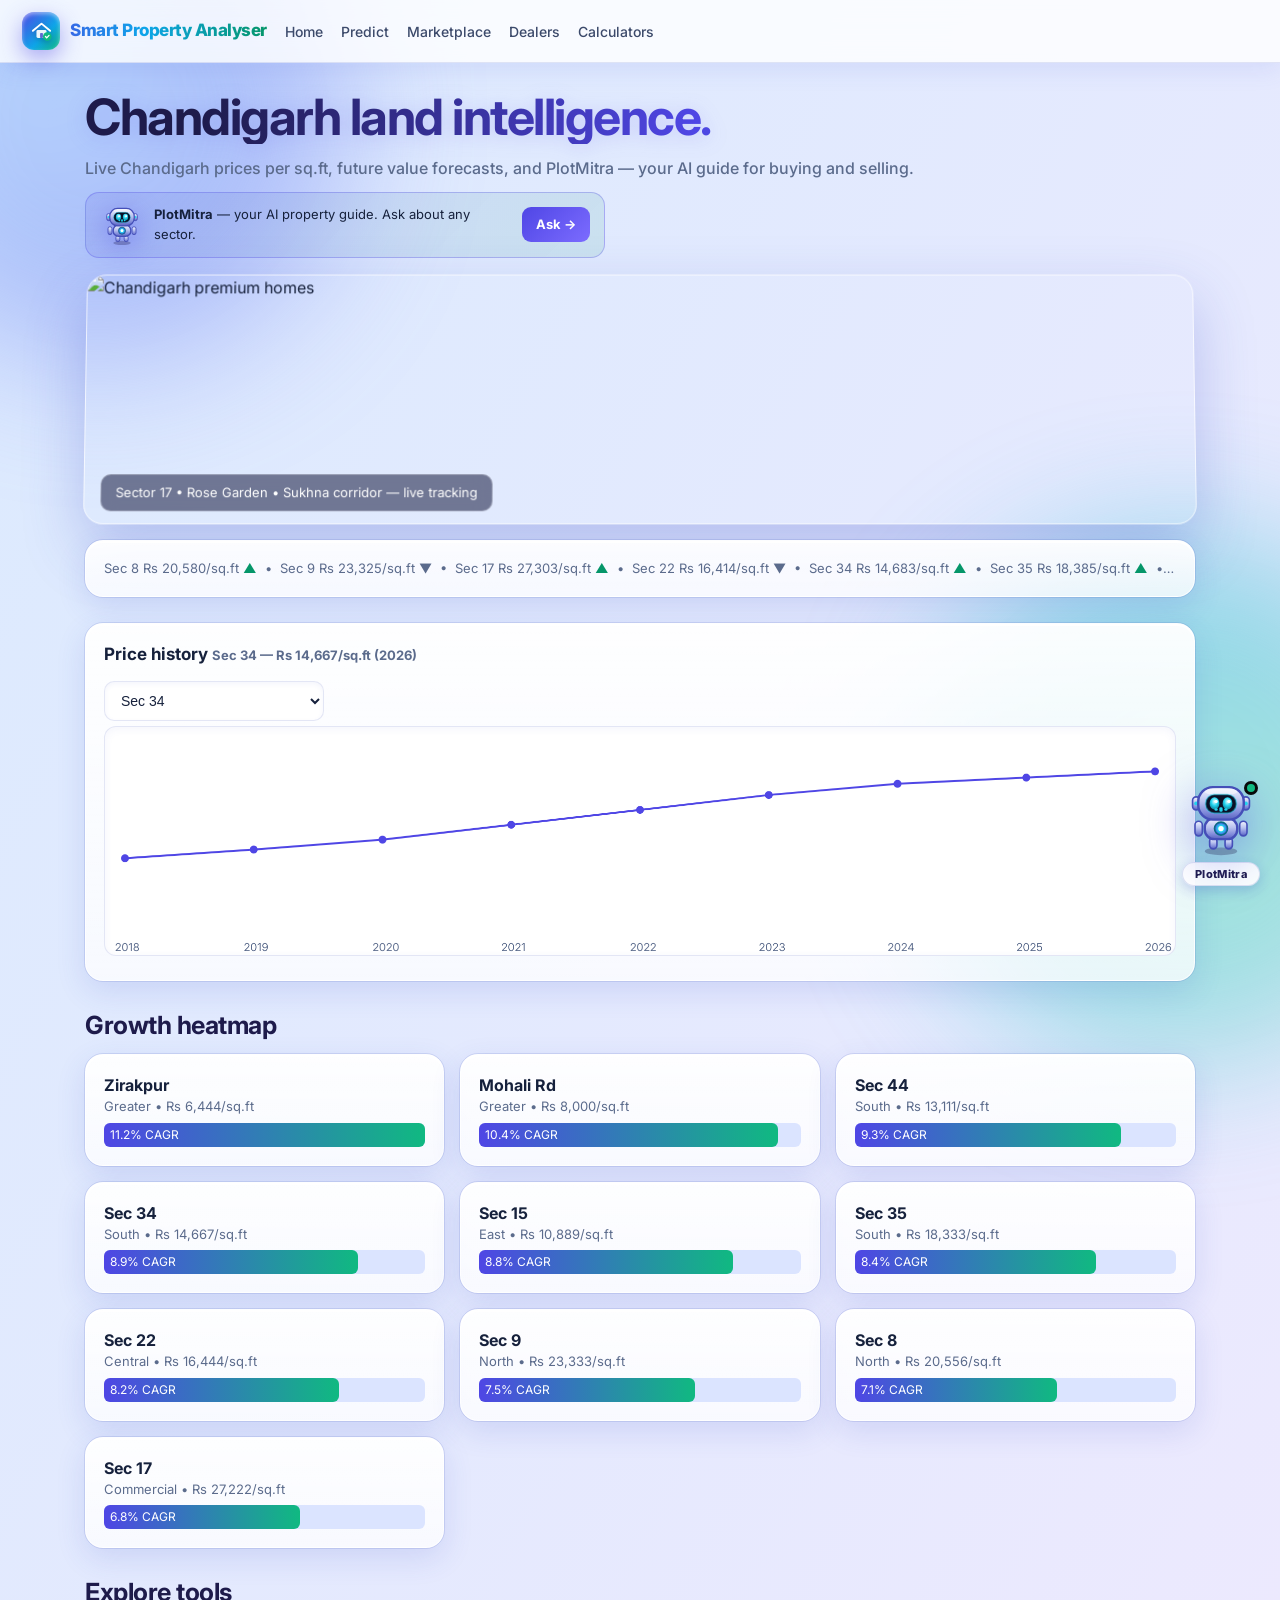
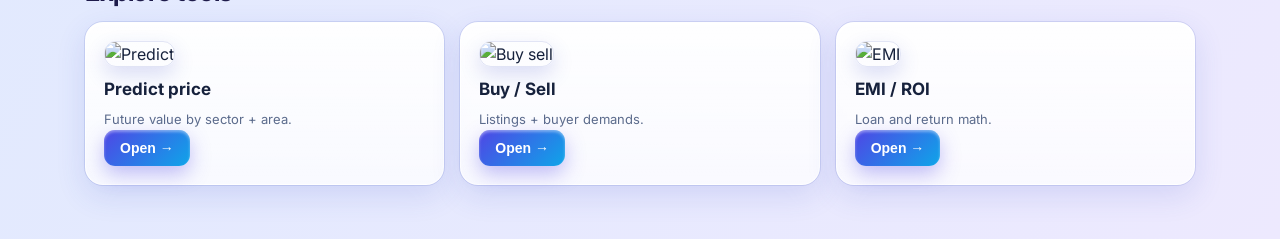
==== commit 89f18002: "revert to pre-theme light design, bump v9" ====
--- a/index.html
+++ b/index.html
@@ -1,11 +1,11 @@
 <!DOCTYPE html><html lang="en"><head><meta charset="UTF-8"><meta name="viewport" content="width=device-width,initial-scale=1">
-<title>Smart Property Analyser — Chandigarh</title><link rel="stylesheet" href="styles.css?v=8"><link rel="stylesheet" href="widget.css?v=8">
+<title>Smart Property Analyser — Chandigarh</title><link rel="stylesheet" href="styles.css?v=9"><link rel="stylesheet" href="widget.css?v=9">
 <link href="https://fonts.googleapis.com/css2?family=Inter:wght@400;500;600&display=swap" rel="stylesheet"></head><body>
 <nav><span class="brand"><span class="logo"><svg viewBox="0 0 32 32" fill="none"><path d="M4 15L16 5l12 10" stroke="#fff" stroke-width="2.6" stroke-linecap="round" stroke-linejoin="round"/><rect x="9" y="14" width="14" height="11" rx="2" fill="#fff" opacity=".92"/><rect x="14" y="18" width="4" height="7" rx="1" fill="#5e6ad2"/><circle cx="24" cy="23" r="6" fill="#10b981"/><path d="M21.5 23l1.8 1.8 3.2-3.4" stroke="#fff" stroke-width="1.8" stroke-linecap="round"/></svg></span>Smart Property Analyser</span><a href="index.html">Home</a><a href="predict.html">Predict</a><a href="market.html">Marketplace</a><a href="dealers.html">Dealers</a><a href="calc.html">Calculators</a></nav>
 <div class="wrap">
 <div class="hero"><h1>Chandigarh land intelligence.</h1><p>Live Chandigarh prices per sq.ft, future value forecasts, and PlotMitra — your AI guide for buying and selling.</p>
 <div class="botHi" onclick="spaToggle()"><span class="botHiAva"><svg viewBox="0 0 48 48" fill="none"><defs><linearGradient id="pmMetal" x1="0" y1="0" x2="0" y2="1"><stop offset="0" stop-color="#f2f5ff"/><stop offset=".45" stop-color="#b9c2ef"/><stop offset=".8" stop-color="#7c86d8"/><stop offset="1" stop-color="#5a63bd"/></linearGradient><radialGradient id="pmEye" cx=".5" cy=".35" r=".75"><stop offset="0" stop-color="#e6fdff"/><stop offset=".45" stop-color="#22d3ee"/><stop offset="1" stop-color="#0b6b82"/></radialGradient><radialGradient id="pmCore" cx=".5" cy=".5" r=".5"><stop offset="0" stop-color="#fff"/><stop offset=".5" stop-color="#22d3ee"/><stop offset="1" stop-color="#4f46e5"/></radialGradient></defs><ellipse cx="24" cy="44.5" rx="10" ry="2.4" fill="#1e1b4b" opacity=".3"/><rect x="17" y="36" width="4.5" height="7" rx="2.2" fill="url(#pmMetal)" stroke="#454fb8"/><rect x="26.5" y="36" width="4.5" height="7" rx="2.2" fill="url(#pmMetal)" stroke="#454fb8"/><rect x="8" y="26" width="4.5" height="9" rx="2.2" fill="url(#pmMetal)" stroke="#454fb8"/><rect x="35.5" y="26" width="4.5" height="9" rx="2.2" fill="url(#pmMetal)" stroke="#454fb8"/><rect x="14" y="24" width="20" height="13" rx="6" fill="url(#pmMetal)" stroke="#454fb8" stroke-width="1.5"/><circle cx="24" cy="30.5" r="4" fill="url(#pmCore)" stroke="#0b6b82"/><circle cx="24" cy="30.5" r="1.6" fill="#fff"/><rect x="6.5" y="11" width="4.5" height="8" rx="2.2" fill="url(#pmMetal)" stroke="#454fb8"/><rect x="37" y="11" width="4.5" height="8" rx="2.2" fill="url(#pmMetal)" stroke="#454fb8"/><circle cx="8.7" cy="15" r="1.2" fill="#22d3ee"/><circle cx="39.3" cy="15" r="1.2" fill="#22d3ee"/><rect x="10" y="5" width="28" height="20" rx="9" fill="url(#pmMetal)" stroke="#454fb8" stroke-width="1.5"/><ellipse cx="24" cy="7.8" rx="10" ry="2.2" fill="#fff" opacity=".45"/><rect x="14.5" y="9.5" width="19" height="11.5" rx="5.5" fill="#0b1026" stroke="#22d3ee" stroke-opacity=".45"/><g class="botEye"><ellipse cx="20" cy="15" rx="3" ry="3.8" fill="url(#pmEye)"/><ellipse cx="28" cy="15" rx="3" ry="3.8" fill="url(#pmEye)"/><circle cx="21" cy="13.8" r="1" fill="#fff"/><circle cx="29" cy="13.8" r="1" fill="#fff"/></g><rect x="20" y="18" width="2" height="1.6" rx=".8" fill="#22d3ee"/><rect x="23" y="17.4" width="2" height="2.8" rx=".8" fill="#22d3ee"/><rect x="26" y="18" width="2" height="1.6" rx=".8" fill="#22d3ee"/></svg></span><span class="botHiTx"><b>PlotMitra</b> — your AI property guide. Ask about any sector.</span><span class="botHiGo">Ask →</span></div>
-<div class="heroBanner"><img src="https://images.unsplash.com/photo-1519501025264-65ba15a82390?w=1200&q=60&auto=format&fit=crop" alt="Chandigarh premium homes" loading="lazy"><div class="cap">Sector 17 • Rose Garden • Sukhna corridor — live tracking</div></div>
+<div class="heroBanner"><img src="https://images.unsplash.com/photo-1560518883-ce09059eeffa?w=1200&q=60&auto=format&fit=crop" alt="Chandigarh premium homes" loading="lazy"><div class="cap">Sector 17 • Rose Garden • Sukhna corridor — live tracking</div></div>
 <div class="card mut" id="tick">loading rates…</div></div>
 <section><div class="card"><h3>Price history <span class="mut" id="chartLbl"></span></h3>
 <select id="cSec" style="max-width:220px"></select><canvas id="chart"></canvas></div></section>
@@ -15,4 +15,4 @@
 <div class="card"><img class="prop" src="https://images.unsplash.com/photo-1600596542815-ffad4c1539a9?w=600&q=60&auto=format&fit=crop" alt="Buy sell" loading="lazy"><h3>Buy / Sell</h3><p class="mut">Listings + buyer demands.</p><a href="market.html"><button>Open →</button></a></div>
 <div class="card"><img class="prop" src="https://images.unsplash.com/photo-1554224155-6726b3ff858f?w=600&q=60&auto=format&fit=crop" alt="EMI" loading="lazy"><h3>EMI / ROI</h3><p class="mut">Loan and return math.</p><a href="calc.html"><button>Open →</button></a></div>
 </section>
-</div><script src="data.js?v=8"></script><script src="app.js?v=8"></script><script src="widget.js?v=8"></script><script src="fx.js?v=8"></script></body></html>+</div><script src="data.js?v=9"></script><script src="app.js?v=9"></script><script src="widget.js?v=9"></script><script src="fx.js?v=9"></script></body></html>
--- a/styles.css
+++ b/styles.css
@@ -1,68 +1,64 @@
-:root{--bg:#0b0e1a;--panel:rgba(20,26,48,.85);--card:#141a30;--line:rgba(130,150,255,.16);--txt:#eef1ff;--mut:#9aa7c7;--acc:#7c8cff;--ac2:#22d3ee;--grn:#34d399}
+:root{--bg:#eef3ff;--panel:rgba(255,255,255,.82);--card:#ffffff;--line:rgba(60,80,180,.14);--txt:#16213c;--mut:#5b6b8c;--acc:#4f46e5;--ac2:#7c6cff;--grn:#059669}
 *{box-sizing:border-box;margin:0;padding:0}
 html{scroll-behavior:smooth}
-body{font-family:Inter,system-ui,sans-serif;color:var(--txt);line-height:1.5;min-height:100vh;background:linear-gradient(120deg,#0a0618,#1b0f38,#062a3a,#0a0618);background-size:300% 300%;animation:bgShift 18s ease infinite}
+body{font-family:Inter,system-ui,sans-serif;color:var(--txt);line-height:1.5;min-height:100vh;background:linear-gradient(120deg,#dbeafe,#ede9fe,#d1fae5,#fef3c7);background-size:300% 300%;animation:bgShift 18s ease infinite}
 @keyframes bgShift{0%,100%{background-position:0% 40%}50%{background-position:100% 60%}}
 /* floating 3D blobs */
-body::before,body::after{content:"";position:fixed;border-radius:50%;filter:blur(90px);opacity:.55;z-index:0;pointer-events:none;animation:drift 14s ease-in-out infinite}
-body::before{width:480px;height:480px;left:-140px;top:-120px;background:radial-gradient(circle at 35% 35%,#c026d3,#7c3aed 55%,#22d3ee)}
-body::after{width:520px;height:520px;right:-160px;bottom:-160px;background:radial-gradient(circle at 60% 60%,#22d3ee,#7c3aed 60%,#e879f9);animation-delay:-7s}
+body::before,body::after{content:"";position:fixed;border-radius:50%;filter:blur(70px);opacity:.5;z-index:0;pointer-events:none;animation:drift 14s ease-in-out infinite}
+body::before{width:480px;height:480px;left:-140px;top:-120px;background:radial-gradient(circle at 35% 35%,#93c5fd,#6366f1)}
+body::after{width:520px;height:520px;right:-160px;bottom:-160px;background:radial-gradient(circle at 60% 60%,#6ee7b7,#0ea5e9);animation-delay:-7s}
 @keyframes drift{0%,100%{transform:translate(0,0) scale(1)}50%{transform:translate(60px,40px) scale(1.12)}}
 nav,.wrap{position:relative;z-index:1}
 /* logo + nav */
-nav{position:sticky;top:0;background:rgba(11,14,26,.85);backdrop-filter:blur(14px);border-bottom:1px solid var(--line);display:flex;gap:18px;align-items:center;padding:12px 22px;z-index:9;box-shadow:0 6px 24px rgba(0,0,0,.5)}
-nav a{color:#b9c4e4;text-decoration:none;font-size:14px;font-weight:500;transition:.25s}nav a:hover{color:#fff;transform:translateY(-2px)}
-.brand{display:flex;align-items:center;gap:10px;font-weight:800;letter-spacing:-.5px;font-size:17px;background:linear-gradient(90deg,#a5b4ff,#22d3ee,#34d399);-webkit-background-clip:text;background-clip:text;color:transparent}
-.brand .logo{width:38px;height:38px;border-radius:12px;background:linear-gradient(135deg,#4f46e5,#0ea5e9 60%,#10b981);display:flex;align-items:center;justify-content:center;box-shadow:0 8px 22px rgba(79,70,229,.55),inset 0 2px 4px rgba(255,255,255,.35);animation:float 3.5s ease-in-out infinite}
-.brand .logo svg{width:23px;height:23px;filter:drop-shadow(0 2px 3px rgba(0,0,0,.4))}
+nav{position:sticky;top:0;background:rgba(255,255,255,.8);backdrop-filter:blur(14px);border-bottom:1px solid var(--line);display:flex;gap:18px;align-items:center;padding:12px 22px;z-index:9;box-shadow:0 6px 24px rgba(80,100,220,.12)}
+nav a{color:#3c4a6b;text-decoration:none;font-size:14px;font-weight:500;transition:.25s}nav a:hover{color:var(--acc);transform:translateY(-2px)}
+.brand{display:flex;align-items:center;gap:10px;font-weight:800;letter-spacing:-.5px;font-size:17px;background:linear-gradient(90deg,#4f46e5,#0ea5e9,#059669);-webkit-background-clip:text;background-clip:text;color:transparent}
+.brand .logo{width:38px;height:38px;border-radius:12px;background:linear-gradient(135deg,#4f46e5,#0ea5e9 60%,#10b981);display:flex;align-items:center;justify-content:center;box-shadow:0 8px 22px rgba(79,70,229,.45),inset 0 2px 4px rgba(255,255,255,.5);animation:float 3.5s ease-in-out infinite}
+.brand .logo svg{width:23px;height:23px;filter:drop-shadow(0 2px 3px rgba(0,0,0,.25))}
 @keyframes float{0%,100%{transform:translateY(0) rotate(-4deg)}50%{transform:translateY(-5px) rotate(4deg)}}
 /* hero */
 .wrap{max-width:1150px;margin:auto;padding:28px 20px}
-.hero h1{font-size:50px;letter-spacing:-1.5px;line-height:1.05;background:linear-gradient(90deg,#fff 5%,#e879f9 45%,#22d3ee 85%);-webkit-background-clip:text;background-clip:text;color:transparent;animation:fadeUp .8s ease both;filter:drop-shadow(0 0 18px rgba(168,85,247,.45))}
+.hero h1{font-size:50px;letter-spacing:-1.5px;line-height:1.05;background:linear-gradient(90deg,#1e1b4b 10%,#4f46e5 55%,#059669);-webkit-background-clip:text;background-clip:text;color:transparent;animation:fadeUp .8s ease both;filter:drop-shadow(0 3px 10px rgba(79,70,229,.18))}
 .hero p{color:var(--mut);margin:12px 0;font-weight:500}
-.botHi{display:flex;align-items:center;gap:10px;background:linear-gradient(135deg,rgba(124,140,255,.16),rgba(52,211,153,.1));border:1px solid rgba(124,140,255,.35);border-radius:14px;padding:10px 14px;margin:12px 0;cursor:pointer;max-width:520px;transition:.25s}
-.botHi:hover{transform:translateY(-2px);box-shadow:0 10px 30px rgba(79,70,229,.4)}
+.botHi{display:flex;align-items:center;gap:10px;background:linear-gradient(135deg,rgba(79,70,229,.12),rgba(5,150,105,.1));border:1px solid rgba(79,70,229,.3);border-radius:14px;padding:10px 14px;margin:12px 0;cursor:pointer;max-width:520px;transition:.25s}
+.botHi:hover{transform:translateY(-2px);box-shadow:0 10px 30px rgba(79,70,229,.25)}
 .botHiAva{width:44px;height:44px;display:flex;align-items:center;justify-content:center;flex:none;animation:float 3.5s ease-in-out infinite}
-.botHiAva svg{width:42px;height:42px;filter:drop-shadow(0 6px 14px rgba(79,70,229,.55))}
+.botHiAva svg{width:42px;height:42px;filter:drop-shadow(0 6px 14px rgba(79,70,229,.45))}
 .botHiTx{font-size:13px;color:var(--txt)}
 .botHiGo{margin-left:auto;background:linear-gradient(135deg,#4f46e5,#7c6cff);color:#fff;font-weight:700;font-size:13px;padding:8px 14px;border-radius:9px;flex:none}
-.heroBanner{border-radius:20px;overflow:hidden;border:1px solid rgba(232,121,249,.35);margin:16px 0;position:relative;height:250px;box-shadow:0 0 40px rgba(168,85,247,.35),0 24px 60px rgba(0,0,0,.55);transform:perspective(1200px) rotateX(2deg);transition:.4s}
-.heroBanner:hover{transform:perspective(1200px) rotateX(0) scale(1.01);box-shadow:0 0 60px rgba(34,211,238,.4),0 24px 60px rgba(0,0,0,.55)}
-.heroBanner img{width:100%;height:100%;object-fit:cover;transition:transform 6s ease;filter:brightness(.9) saturate(1.2) hue-rotate(-10deg)}
-.heroBanner::after{content:"";position:absolute;inset:0;background:linear-gradient(120deg,rgba(124,58,237,.35),rgba(34,211,238,.18) 60%,rgba(232,121,249,.25));pointer-events:none;mix-blend-mode:overlay}
+.heroBanner{border-radius:20px;overflow:hidden;border:1px solid rgba(255,255,255,.7);margin:16px 0;position:relative;height:250px;box-shadow:0 24px 60px rgba(60,80,200,.28);transform:perspective(1200px) rotateX(2deg);transition:.4s}
+.heroBanner:hover{transform:perspective(1200px) rotateX(0) scale(1.01)}
+.heroBanner img{width:100%;height:100%;object-fit:cover;transition:transform 6s ease}
 .heroBanner:hover img{transform:scale(1.08)}
-.heroBanner .cap{position:absolute;left:16px;bottom:12px;background:rgba(20,8,40,.7);backdrop-filter:blur(8px);color:#fff;padding:8px 14px;border-radius:10px;border:1px solid rgba(34,211,238,.4);box-shadow:0 0 16px rgba(34,211,238,.3);font-size:13px;z-index:1}
+.heroBanner .cap{position:absolute;left:16px;bottom:12px;background:rgba(20,25,60,.55);backdrop-filter:blur(8px);color:#fff;padding:8px 14px;border-radius:10px;border:1px solid rgba(255,255,255,.25);font-size:13px}
 @keyframes fadeUp{from{opacity:0;transform:translateY(18px)}to{opacity:1;transform:none}}
-/* cards — dark glass 3D */
+/* cards — bright 3D */
 .grid{display:grid;gap:16px}.g2{grid-template-columns:1fr 1fr}.g3{grid-template-columns:repeat(3,1fr)}.g4{grid-template-columns:repeat(4,1fr)}
 @media(max-width:800px){.g2,.g3,.g4{grid-template-columns:1fr}.hero h1{font-size:33px}}
-.card{background:linear-gradient(180deg,rgba(30,38,70,.92),rgba(18,24,48,.88));border:1px solid rgba(255,255,255,.09);outline:1px solid var(--line);border-radius:18px;padding:18px;transition:transform .25s,box-shadow .25s;box-shadow:0 10px 30px rgba(0,0,0,.45),inset 0 1px 0 rgba(255,255,255,.08);animation:fadeUp .6s ease both}
-.card:hover{transform:perspective(900px) translateY(-6px) rotateX(2deg);box-shadow:0 26px 60px rgba(79,70,229,.35),inset 0 1px 0 rgba(255,255,255,.12)}
-.card h3{font-size:17px;margin-bottom:8px;color:#fff} .mut{color:var(--mut);font-size:13px}
-.card img.prop{width:100%;height:150px;object-fit:cover;border-radius:12px;margin-bottom:10px;border:1px solid var(--line);box-shadow:0 8px 20px rgba(0,0,0,.4);filter:brightness(.92)}
+.card{background:linear-gradient(180deg,rgba(255,255,255,.95),rgba(255,255,255,.75));border:1px solid rgba(255,255,255,.8);outline:1px solid var(--line);border-radius:18px;padding:18px;transition:transform .25s,box-shadow .25s;box-shadow:0 10px 30px rgba(60,80,200,.14),inset 0 2px 0 #fff;animation:fadeUp .6s ease both}
+.card:hover{transform:perspective(900px) translateY(-6px) rotateX(2deg);box-shadow:0 26px 60px rgba(79,70,229,.25),inset 0 2px 0 #fff}
+.card h3{font-size:17px;margin-bottom:8px} .mut{color:var(--mut);font-size:13px}
+.card img.prop{width:100%;height:150px;object-fit:cover;border-radius:12px;margin-bottom:10px;border:1px solid var(--line);box-shadow:0 8px 20px rgba(60,80,200,.18)}
 .reveal{opacity:0;transform:translateY(22px);transition:.7s cubic-bezier(.2,.7,.3,1)}.reveal.vis{opacity:1;transform:none}
 /* inputs + buttons */
-input,select,textarea{width:100%;background:#0f1528;border:1px solid var(--line);color:var(--txt);border-radius:10px;padding:10px 12px;margin:5px 0;font-size:14px;transition:.25s;box-shadow:inset 0 2px 5px rgba(0,0,0,.4)}
-input:focus,select:focus{outline:none;border-color:var(--acc);box-shadow:0 0 0 4px rgba(124,140,255,.22);transform:scale(1.01)}
-select option{background:#141a30;color:#eef1ff}
-button{background:linear-gradient(135deg,#4f46e5,#0ea5e9);color:#fff;border:0;border-radius:11px;padding:10px 16px;font-size:14px;font-weight:700;cursor:pointer;position:relative;overflow:hidden;transition:transform .15s,box-shadow .2s;box-shadow:0 8px 20px rgba(79,70,229,.45),inset 0 2px 3px rgba(255,255,255,.25)}
+input,select,textarea{width:100%;background:#fff;border:1px solid var(--line);color:var(--txt);border-radius:10px;padding:10px 12px;margin:5px 0;font-size:14px;transition:.25s;box-shadow:inset 0 2px 5px rgba(60,80,200,.06)}
+input:focus,select:focus{outline:none;border-color:var(--acc);box-shadow:0 0 0 4px rgba(79,70,229,.18);transform:scale(1.01)}
+button{background:linear-gradient(135deg,#4f46e5,#0ea5e9);color:#fff;border:0;border-radius:11px;padding:10px 16px;font-size:14px;font-weight:700;cursor:pointer;position:relative;overflow:hidden;transition:transform .15s,box-shadow .2s;box-shadow:0 8px 20px rgba(79,70,229,.35),inset 0 2px 3px rgba(255,255,255,.4)}
 button:hover{box-shadow:0 12px 28px rgba(14,165,233,.5);transform:translateY(-2px)}
 button:active{transform:scale(.93)}
 button::after{content:"";position:absolute;width:12px;height:12px;background:rgba(255,255,255,.65);border-radius:50%;transform:scale(0);opacity:0;pointer-events:none}
 button.clicked::after{animation:rip .55s ease-out}
 @keyframes rip{0%{transform:scale(0);opacity:.8}100%{transform:scale(18);opacity:0}}
-.ghost{background:#1a2242;border:1px solid var(--line);color:var(--txt)}
-.pill{display:inline-block;border:1px solid var(--line);background:#1a2242;border-radius:999px;padding:2px 10px;font-size:12px;color:#c4cdf0;margin:2px;transition:.2s;box-shadow:0 2px 6px rgba(0,0,0,.3)}.pill:hover{background:#252e5a;transform:scale(1.06)}
-.kpi{font-size:26px;font-weight:800;color:#fff} .up{color:var(--grn);font-weight:700}
+.ghost{background:#fff;border:1px solid var(--line);color:var(--txt)}
+.pill{display:inline-block;border:1px solid var(--line);background:#fff;border-radius:999px;padding:2px 10px;font-size:12px;color:#3c4a6b;margin:2px;transition:.2s;box-shadow:0 2px 6px rgba(60,80,200,.1)}.pill:hover{background:#eef2ff;transform:scale(1.06)}
+.kpi{font-size:26px;font-weight:800;color:#1e1b4b} .up{color:var(--grn);font-weight:700}
 table{width:100%;border-collapse:collapse;font-size:13px} td,th{padding:8px;border-bottom:1px solid var(--line);text-align:left} th{color:var(--mut)}
-#chat{height:280px;overflow:auto;border:1px solid var(--line);border-radius:10px;padding:10px;margin-bottom:8px;background:#0f1528}
-.um{text-align:right;margin:6px 0}.um span{background:var(--acc);color:#0b0e1a;padding:6px 10px;border-radius:10px;display:inline-block;font-weight:600}
-.bm{margin:6px 0}.bm span{background:#1a2242;border:1px solid var(--line);color:#eef1ff;padding:6px 10px;border-radius:10px;display:inline-block;box-shadow:0 2px 8px rgba(0,0,0,.35)}
-canvas{width:100%;height:230px;background:#0f1528;border:1px solid var(--line);border-radius:12px;box-shadow:inset 0 2px 8px rgba(0,0,0,.4)}
+#chat{height:280px;overflow:auto;border:1px solid var(--line);border-radius:10px;padding:10px;margin-bottom:8px;background:#f8faff}
+.um{text-align:right;margin:6px 0}.um span{background:var(--acc);color:#fff;padding:6px 10px;border-radius:10px;display:inline-block}
+.bm{margin:6px 0}.bm span{background:#fff;border:1px solid var(--line);color:#1e1b4b;padding:6px 10px;border-radius:10px;display:inline-block;box-shadow:0 2px 8px rgba(60,80,200,.1)}
+canvas{width:100%;height:230px;background:#fff;border:1px solid var(--line);border-radius:12px;box-shadow:inset 0 2px 8px rgba(60,80,200,.06)}
 .tag{font-size:11px;color:var(--grn);font-weight:700}
-section{margin:26px 0} h2{font-size:25px;letter-spacing:-.5px;margin-bottom:10px;color:#fff}
+section{margin:26px 0} h2{font-size:25px;letter-spacing:-.5px;margin-bottom:10px;color:#1e1b4b}
 body{animation:pageIn .45s ease}
 @keyframes pageIn{from{opacity:0}to{opacity:1}}
 #tick{white-space:nowrap;overflow:hidden;text-overflow:ellipsis}
-a{color:#a5b4ff}
-details summary{cursor:pointer}
--- a/widget.css
+++ b/widget.css
@@ -3,7 +3,7 @@
 #spaFab{position:relative;background:none;border:none;box-shadow:none;display:flex;align-items:center;justify-content:center;cursor:pointer}
 #spaFab:hover{transform:scale(1.06)}
 #spaFab svg{width:78px;height:78px;filter:drop-shadow(0 10px 24px rgba(79,70,229,.5))}
-#spaFabName{font-size:11px;font-weight:800;color:#eef1ff;background:rgba(20,26,48,.94);border:1px solid rgba(130,150,255,.25);padding:3px 12px;border-radius:999px;box-shadow:0 4px 14px rgba(60,80,200,.25);cursor:pointer;letter-spacing:.3px}
+#spaFabName{font-size:11px;font-weight:800;color:#1e1b4b;background:rgba(255,255,255,.94);border:1px solid rgba(60,80,180,.16);padding:3px 12px;border-radius:999px;box-shadow:0 4px 14px rgba(60,80,200,.25);cursor:pointer;letter-spacing:.3px}
 #spaFab.attn{animation:attn .9s ease 2}
 @keyframes attn{0%,100%{transform:translateY(0)}30%{transform:translateY(-10px) scale(1.05)}60%{transform:translateY(0) scale(.97)}}
 #spaDot{position:absolute;top:2px;right:2px;width:14px;height:14px;background:#10b981;border:3px solid #08090a;border-radius:50%}
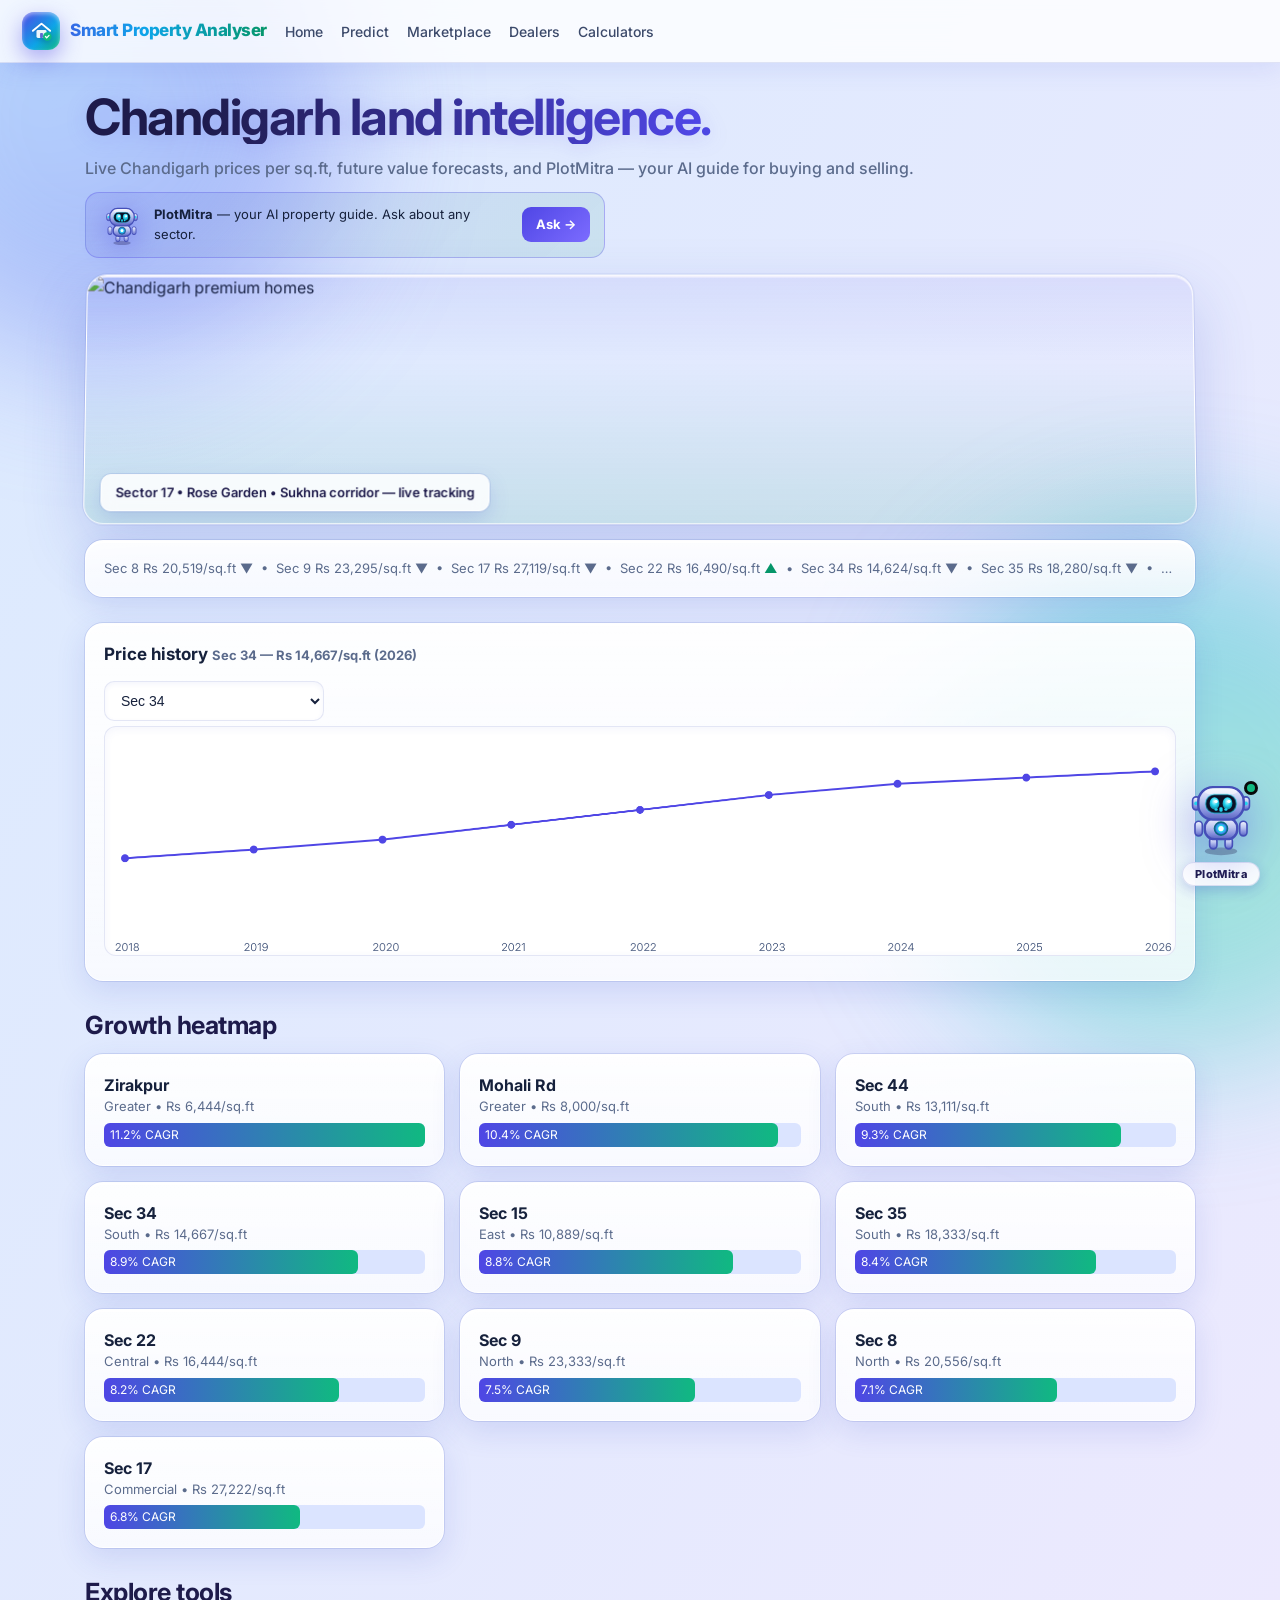
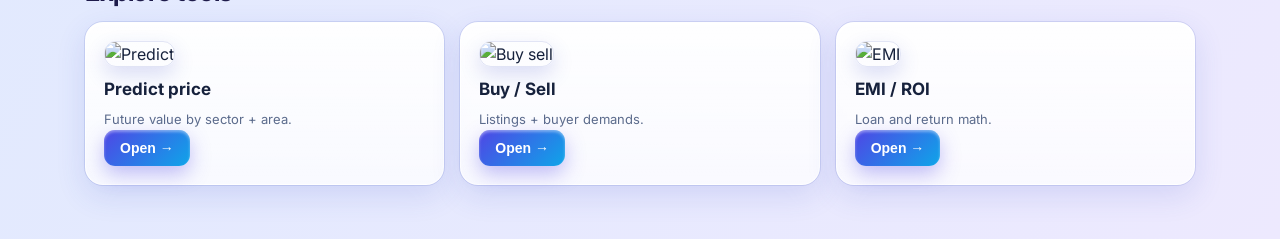
==== commit 22e1104c: "hero 3D matched to light UI: glass caption, soft sheen, bump v10" ====
--- a/index.html
+++ b/index.html
@@ -1,5 +1,5 @@
 <!DOCTYPE html><html lang="en"><head><meta charset="UTF-8"><meta name="viewport" content="width=device-width,initial-scale=1">
-<title>Smart Property Analyser — Chandigarh</title><link rel="stylesheet" href="styles.css?v=9"><link rel="stylesheet" href="widget.css?v=9">
+<title>Smart Property Analyser — Chandigarh</title><link rel="stylesheet" href="styles.css?v=10"><link rel="stylesheet" href="widget.css?v=10">
 <link href="https://fonts.googleapis.com/css2?family=Inter:wght@400;500;600&display=swap" rel="stylesheet"></head><body>
 <nav><span class="brand"><span class="logo"><svg viewBox="0 0 32 32" fill="none"><path d="M4 15L16 5l12 10" stroke="#fff" stroke-width="2.6" stroke-linecap="round" stroke-linejoin="round"/><rect x="9" y="14" width="14" height="11" rx="2" fill="#fff" opacity=".92"/><rect x="14" y="18" width="4" height="7" rx="1" fill="#5e6ad2"/><circle cx="24" cy="23" r="6" fill="#10b981"/><path d="M21.5 23l1.8 1.8 3.2-3.4" stroke="#fff" stroke-width="1.8" stroke-linecap="round"/></svg></span>Smart Property Analyser</span><a href="index.html">Home</a><a href="predict.html">Predict</a><a href="market.html">Marketplace</a><a href="dealers.html">Dealers</a><a href="calc.html">Calculators</a></nav>
 <div class="wrap">
@@ -15,4 +15,4 @@
 <div class="card"><img class="prop" src="https://images.unsplash.com/photo-1600596542815-ffad4c1539a9?w=600&q=60&auto=format&fit=crop" alt="Buy sell" loading="lazy"><h3>Buy / Sell</h3><p class="mut">Listings + buyer demands.</p><a href="market.html"><button>Open →</button></a></div>
 <div class="card"><img class="prop" src="https://images.unsplash.com/photo-1554224155-6726b3ff858f?w=600&q=60&auto=format&fit=crop" alt="EMI" loading="lazy"><h3>EMI / ROI</h3><p class="mut">Loan and return math.</p><a href="calc.html"><button>Open →</button></a></div>
 </section>
-</div><script src="data.js?v=9"></script><script src="app.js?v=9"></script><script src="widget.js?v=9"></script><script src="fx.js?v=9"></script></body></html>+</div><script src="data.js?v=10"></script><script src="app.js?v=10"></script><script src="widget.js?v=10"></script><script src="fx.js?v=10"></script></body></html>
--- a/styles.css
+++ b/styles.css
@@ -26,11 +26,12 @@
 .botHiAva svg{width:42px;height:42px;filter:drop-shadow(0 6px 14px rgba(79,70,229,.45))}
 .botHiTx{font-size:13px;color:var(--txt)}
 .botHiGo{margin-left:auto;background:linear-gradient(135deg,#4f46e5,#7c6cff);color:#fff;font-weight:700;font-size:13px;padding:8px 14px;border-radius:9px;flex:none}
-.heroBanner{border-radius:20px;overflow:hidden;border:1px solid rgba(255,255,255,.7);margin:16px 0;position:relative;height:250px;box-shadow:0 24px 60px rgba(60,80,200,.28);transform:perspective(1200px) rotateX(2deg);transition:.4s}
-.heroBanner:hover{transform:perspective(1200px) rotateX(0) scale(1.01)}
+.heroBanner{border-radius:20px;overflow:hidden;border:1px solid #fff;outline:1px solid var(--line);margin:16px 0;position:relative;height:250px;box-shadow:0 24px 60px rgba(60,80,200,.22),inset 0 2px 0 #fff;transform:perspective(1200px) rotateX(2deg);transition:.4s}
+.heroBanner:hover{transform:perspective(1200px) rotateX(0) scale(1.01);box-shadow:0 30px 70px rgba(79,70,229,.3),inset 0 2px 0 #fff}
 .heroBanner img{width:100%;height:100%;object-fit:cover;transition:transform 6s ease}
 .heroBanner:hover img{transform:scale(1.08)}
-.heroBanner .cap{position:absolute;left:16px;bottom:12px;background:rgba(20,25,60,.55);backdrop-filter:blur(8px);color:#fff;padding:8px 14px;border-radius:10px;border:1px solid rgba(255,255,255,.25);font-size:13px}
+.heroBanner::after{content:"";position:absolute;inset:0;background:linear-gradient(180deg,rgba(79,70,229,.08),transparent 35%,rgba(5,150,105,.12));pointer-events:none}
+.heroBanner .cap{position:absolute;left:16px;bottom:12px;background:rgba(255,255,255,.85);backdrop-filter:blur(8px);color:#1e1b4b;padding:8px 14px;border-radius:10px;border:1px solid #fff;outline:1px solid var(--line);font-size:13px;font-weight:600;box-shadow:0 8px 20px rgba(60,80,200,.18);z-index:1}
 @keyframes fadeUp{from{opacity:0;transform:translateY(18px)}to{opacity:1;transform:none}}
 /* cards — bright 3D */
 .grid{display:grid;gap:16px}.g2{grid-template-columns:1fr 1fr}.g3{grid-template-columns:repeat(3,1fr)}.g4{grid-template-columns:repeat(4,1fr)}
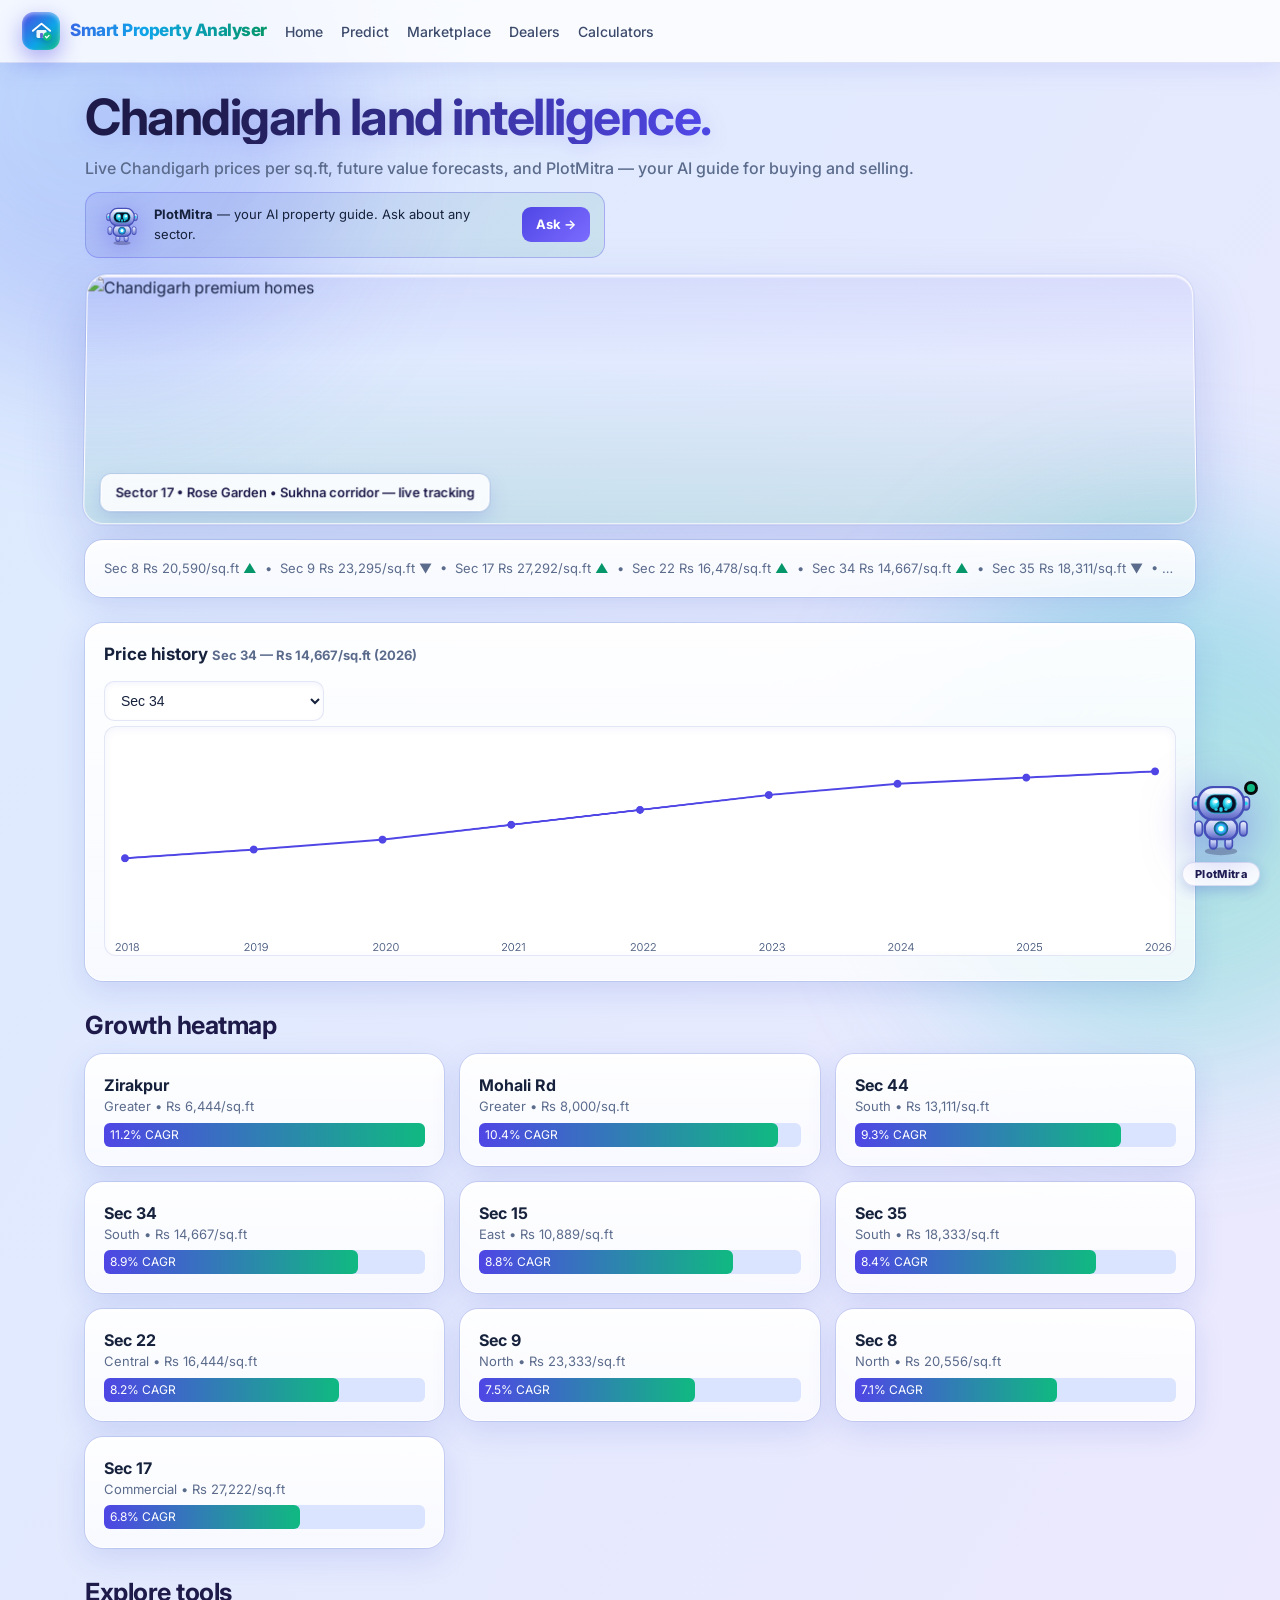
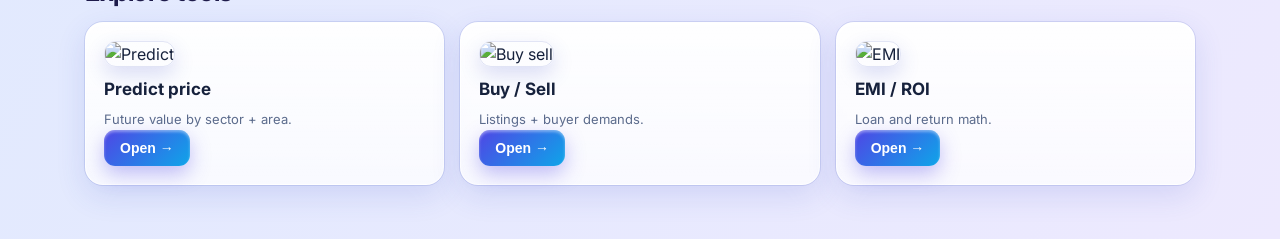
==== commit 6ffba72b: "live 3D ambient matched to light UI: cool gradient, softer blobs, bump v11" ====
--- a/index.html
+++ b/index.html
@@ -1,5 +1,5 @@
 <!DOCTYPE html><html lang="en"><head><meta charset="UTF-8"><meta name="viewport" content="width=device-width,initial-scale=1">
-<title>Smart Property Analyser — Chandigarh</title><link rel="stylesheet" href="styles.css?v=10"><link rel="stylesheet" href="widget.css?v=10">
+<title>Smart Property Analyser — Chandigarh</title><link rel="stylesheet" href="styles.css?v=11"><link rel="stylesheet" href="widget.css?v=11">
 <link href="https://fonts.googleapis.com/css2?family=Inter:wght@400;500;600&display=swap" rel="stylesheet"></head><body>
 <nav><span class="brand"><span class="logo"><svg viewBox="0 0 32 32" fill="none"><path d="M4 15L16 5l12 10" stroke="#fff" stroke-width="2.6" stroke-linecap="round" stroke-linejoin="round"/><rect x="9" y="14" width="14" height="11" rx="2" fill="#fff" opacity=".92"/><rect x="14" y="18" width="4" height="7" rx="1" fill="#5e6ad2"/><circle cx="24" cy="23" r="6" fill="#10b981"/><path d="M21.5 23l1.8 1.8 3.2-3.4" stroke="#fff" stroke-width="1.8" stroke-linecap="round"/></svg></span>Smart Property Analyser</span><a href="index.html">Home</a><a href="predict.html">Predict</a><a href="market.html">Marketplace</a><a href="dealers.html">Dealers</a><a href="calc.html">Calculators</a></nav>
 <div class="wrap">
@@ -15,4 +15,4 @@
 <div class="card"><img class="prop" src="https://images.unsplash.com/photo-1600596542815-ffad4c1539a9?w=600&q=60&auto=format&fit=crop" alt="Buy sell" loading="lazy"><h3>Buy / Sell</h3><p class="mut">Listings + buyer demands.</p><a href="market.html"><button>Open →</button></a></div>
 <div class="card"><img class="prop" src="https://images.unsplash.com/photo-1554224155-6726b3ff858f?w=600&q=60&auto=format&fit=crop" alt="EMI" loading="lazy"><h3>EMI / ROI</h3><p class="mut">Loan and return math.</p><a href="calc.html"><button>Open →</button></a></div>
 </section>
-</div><script src="data.js?v=10"></script><script src="app.js?v=10"></script><script src="widget.js?v=10"></script><script src="fx.js?v=10"></script></body></html>+</div><script src="data.js?v=11"></script><script src="app.js?v=11"></script><script src="widget.js?v=11"></script><script src="fx.js?v=11"></script></body></html>
--- a/styles.css
+++ b/styles.css
@@ -1,10 +1,10 @@
 :root{--bg:#eef3ff;--panel:rgba(255,255,255,.82);--card:#ffffff;--line:rgba(60,80,180,.14);--txt:#16213c;--mut:#5b6b8c;--acc:#4f46e5;--ac2:#7c6cff;--grn:#059669}
 *{box-sizing:border-box;margin:0;padding:0}
 html{scroll-behavior:smooth}
-body{font-family:Inter,system-ui,sans-serif;color:var(--txt);line-height:1.5;min-height:100vh;background:linear-gradient(120deg,#dbeafe,#ede9fe,#d1fae5,#fef3c7);background-size:300% 300%;animation:bgShift 18s ease infinite}
+body{font-family:Inter,system-ui,sans-serif;color:var(--txt);line-height:1.5;min-height:100vh;background:linear-gradient(120deg,#dbeafe,#ede9fe,#d1fae5,#e0f2fe);background-size:300% 300%;animation:bgShift 18s ease infinite}
 @keyframes bgShift{0%,100%{background-position:0% 40%}50%{background-position:100% 60%}}
-/* floating 3D blobs */
-body::before,body::after{content:"";position:fixed;border-radius:50%;filter:blur(70px);opacity:.5;z-index:0;pointer-events:none;animation:drift 14s ease-in-out infinite}
+/* floating 3D blobs — soft UI-matched ambient */
+body::before,body::after{content:"";position:fixed;border-radius:50%;filter:blur(80px);opacity:.38;z-index:0;pointer-events:none;animation:drift 16s ease-in-out infinite}
 body::before{width:480px;height:480px;left:-140px;top:-120px;background:radial-gradient(circle at 35% 35%,#93c5fd,#6366f1)}
 body::after{width:520px;height:520px;right:-160px;bottom:-160px;background:radial-gradient(circle at 60% 60%,#6ee7b7,#0ea5e9);animation-delay:-7s}
 @keyframes drift{0%,100%{transform:translate(0,0) scale(1)}50%{transform:translate(60px,40px) scale(1.12)}}
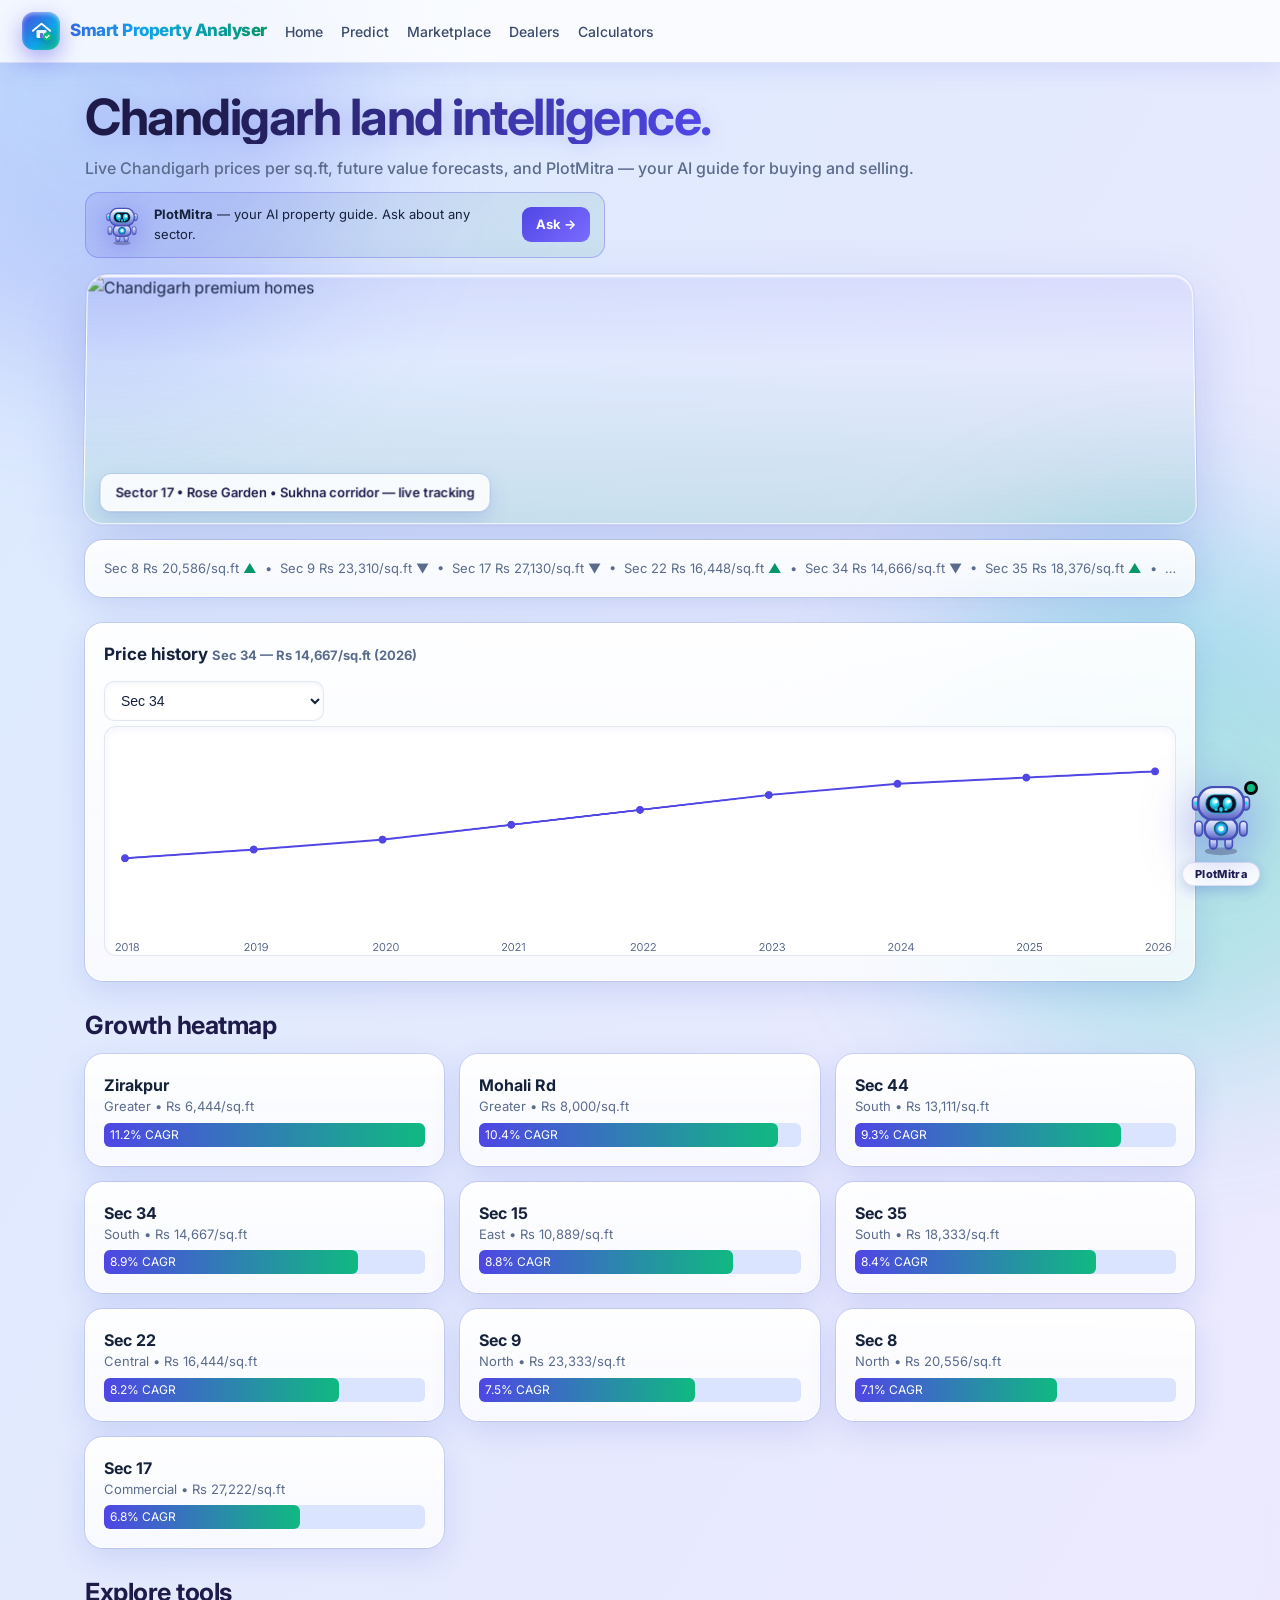
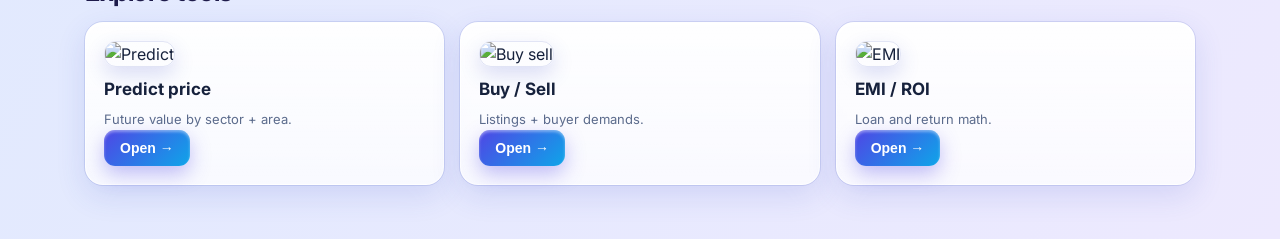
==== commit e0798b78: "short bot replies, no examples or next-steps, bump v12" ====
--- a/index.html
+++ b/index.html
@@ -1,5 +1,5 @@
 <!DOCTYPE html><html lang="en"><head><meta charset="UTF-8"><meta name="viewport" content="width=device-width,initial-scale=1">
-<title>Smart Property Analyser — Chandigarh</title><link rel="stylesheet" href="styles.css?v=11"><link rel="stylesheet" href="widget.css?v=11">
+<title>Smart Property Analyser — Chandigarh</title><link rel="stylesheet" href="styles.css?v=12"><link rel="stylesheet" href="widget.css?v=12">
 <link href="https://fonts.googleapis.com/css2?family=Inter:wght@400;500;600&display=swap" rel="stylesheet"></head><body>
 <nav><span class="brand"><span class="logo"><svg viewBox="0 0 32 32" fill="none"><path d="M4 15L16 5l12 10" stroke="#fff" stroke-width="2.6" stroke-linecap="round" stroke-linejoin="round"/><rect x="9" y="14" width="14" height="11" rx="2" fill="#fff" opacity=".92"/><rect x="14" y="18" width="4" height="7" rx="1" fill="#5e6ad2"/><circle cx="24" cy="23" r="6" fill="#10b981"/><path d="M21.5 23l1.8 1.8 3.2-3.4" stroke="#fff" stroke-width="1.8" stroke-linecap="round"/></svg></span>Smart Property Analyser</span><a href="index.html">Home</a><a href="predict.html">Predict</a><a href="market.html">Marketplace</a><a href="dealers.html">Dealers</a><a href="calc.html">Calculators</a></nav>
 <div class="wrap">
@@ -15,4 +15,4 @@
 <div class="card"><img class="prop" src="https://images.unsplash.com/photo-1600596542815-ffad4c1539a9?w=600&q=60&auto=format&fit=crop" alt="Buy sell" loading="lazy"><h3>Buy / Sell</h3><p class="mut">Listings + buyer demands.</p><a href="market.html"><button>Open →</button></a></div>
 <div class="card"><img class="prop" src="https://images.unsplash.com/photo-1554224155-6726b3ff858f?w=600&q=60&auto=format&fit=crop" alt="EMI" loading="lazy"><h3>EMI / ROI</h3><p class="mut">Loan and return math.</p><a href="calc.html"><button>Open →</button></a></div>
 </section>
-</div><script src="data.js?v=11"></script><script src="app.js?v=11"></script><script src="widget.js?v=11"></script><script src="fx.js?v=11"></script></body></html>+</div><script src="data.js?v=12"></script><script src="app.js?v=12"></script><script src="widget.js?v=12"></script><script src="fx.js?v=12"></script></body></html>
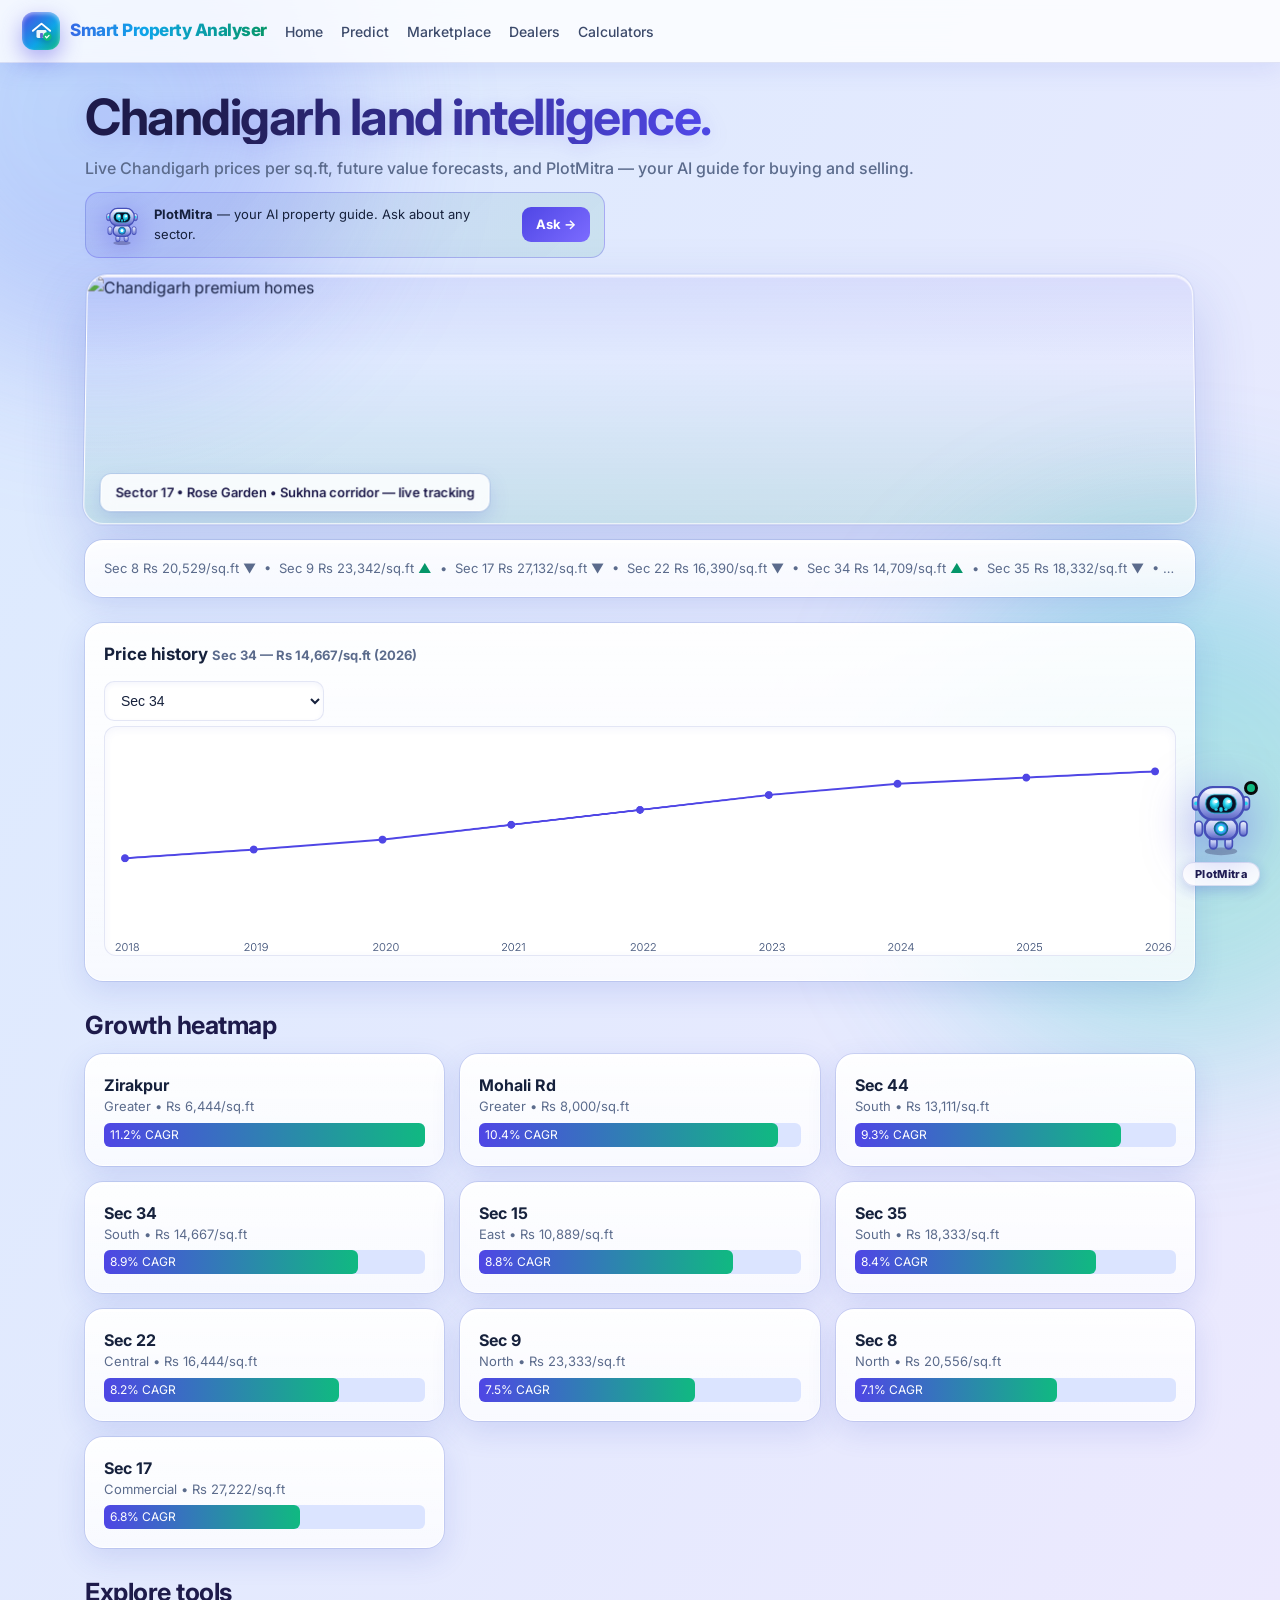
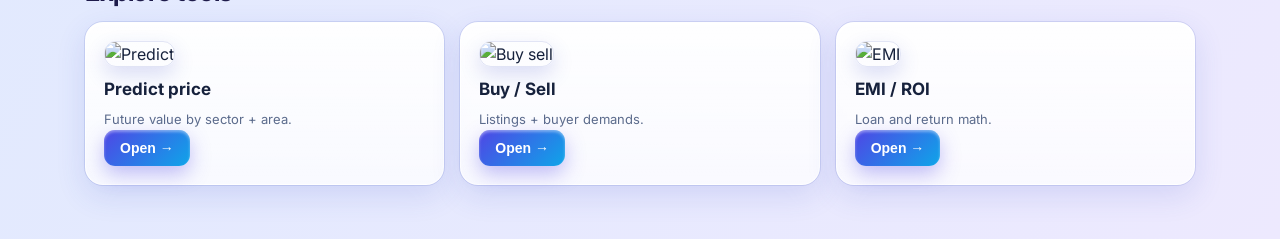
==== commit b89ccbec: "testing-01 sweep: roi/emi guards, xss escape, listing validation+wipe, short bot replies, bump v13" ====
--- a/index.html
+++ b/index.html
@@ -1,5 +1,5 @@
 <!DOCTYPE html><html lang="en"><head><meta charset="UTF-8"><meta name="viewport" content="width=device-width,initial-scale=1">
-<title>Smart Property Analyser — Chandigarh</title><link rel="stylesheet" href="styles.css?v=12"><link rel="stylesheet" href="widget.css?v=12">
+<title>Smart Property Analyser — Chandigarh</title><link rel="stylesheet" href="styles.css?v=13"><link rel="stylesheet" href="widget.css?v=13">
 <link href="https://fonts.googleapis.com/css2?family=Inter:wght@400;500;600&display=swap" rel="stylesheet"></head><body>
 <nav><span class="brand"><span class="logo"><svg viewBox="0 0 32 32" fill="none"><path d="M4 15L16 5l12 10" stroke="#fff" stroke-width="2.6" stroke-linecap="round" stroke-linejoin="round"/><rect x="9" y="14" width="14" height="11" rx="2" fill="#fff" opacity=".92"/><rect x="14" y="18" width="4" height="7" rx="1" fill="#5e6ad2"/><circle cx="24" cy="23" r="6" fill="#10b981"/><path d="M21.5 23l1.8 1.8 3.2-3.4" stroke="#fff" stroke-width="1.8" stroke-linecap="round"/></svg></span>Smart Property Analyser</span><a href="index.html">Home</a><a href="predict.html">Predict</a><a href="market.html">Marketplace</a><a href="dealers.html">Dealers</a><a href="calc.html">Calculators</a></nav>
 <div class="wrap">
@@ -15,4 +15,4 @@
 <div class="card"><img class="prop" src="https://images.unsplash.com/photo-1600596542815-ffad4c1539a9?w=600&q=60&auto=format&fit=crop" alt="Buy sell" loading="lazy"><h3>Buy / Sell</h3><p class="mut">Listings + buyer demands.</p><a href="market.html"><button>Open →</button></a></div>
 <div class="card"><img class="prop" src="https://images.unsplash.com/photo-1554224155-6726b3ff858f?w=600&q=60&auto=format&fit=crop" alt="EMI" loading="lazy"><h3>EMI / ROI</h3><p class="mut">Loan and return math.</p><a href="calc.html"><button>Open →</button></a></div>
 </section>
-</div><script src="data.js?v=12"></script><script src="app.js?v=12"></script><script src="widget.js?v=12"></script><script src="fx.js?v=12"></script></body></html>+</div><script src="data.js?v=13"></script><script src="app.js?v=13"></script><script src="widget.js?v=13"></script><script src="fx.js?v=13"></script></body></html>
